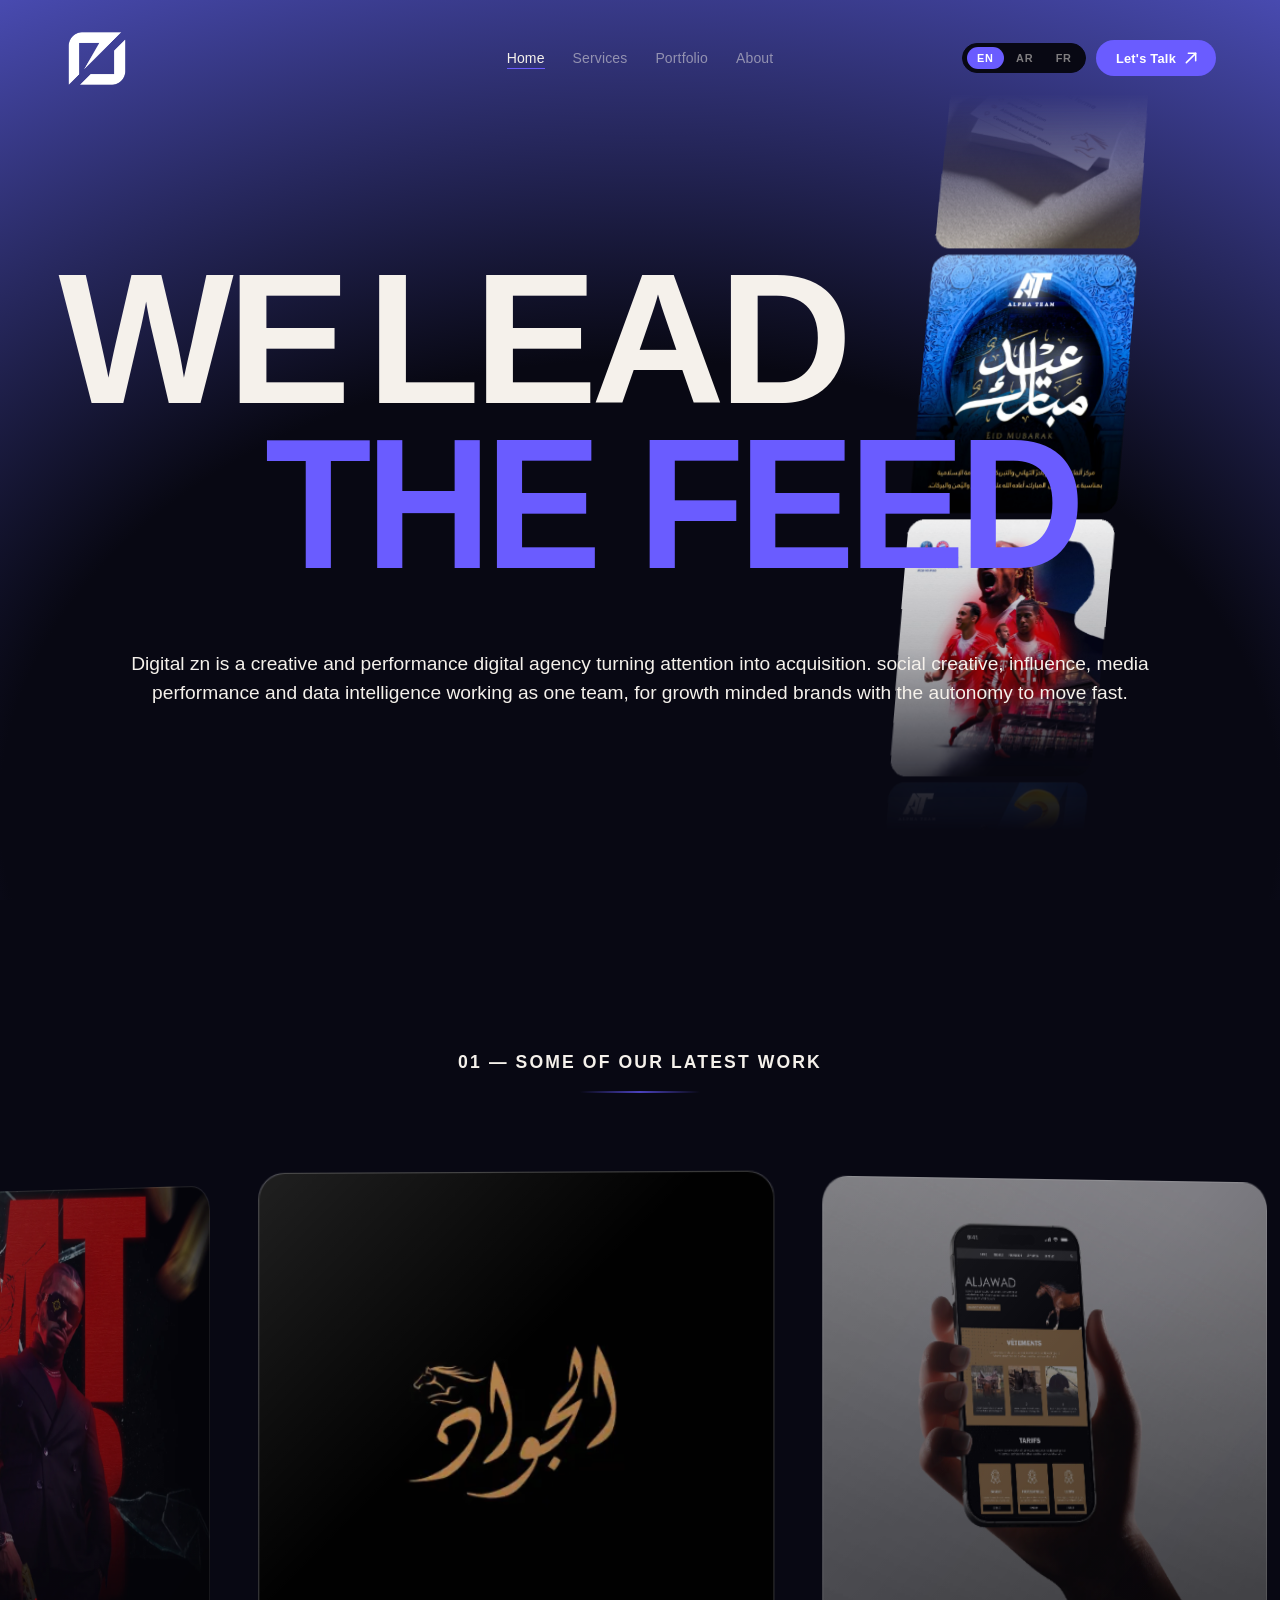
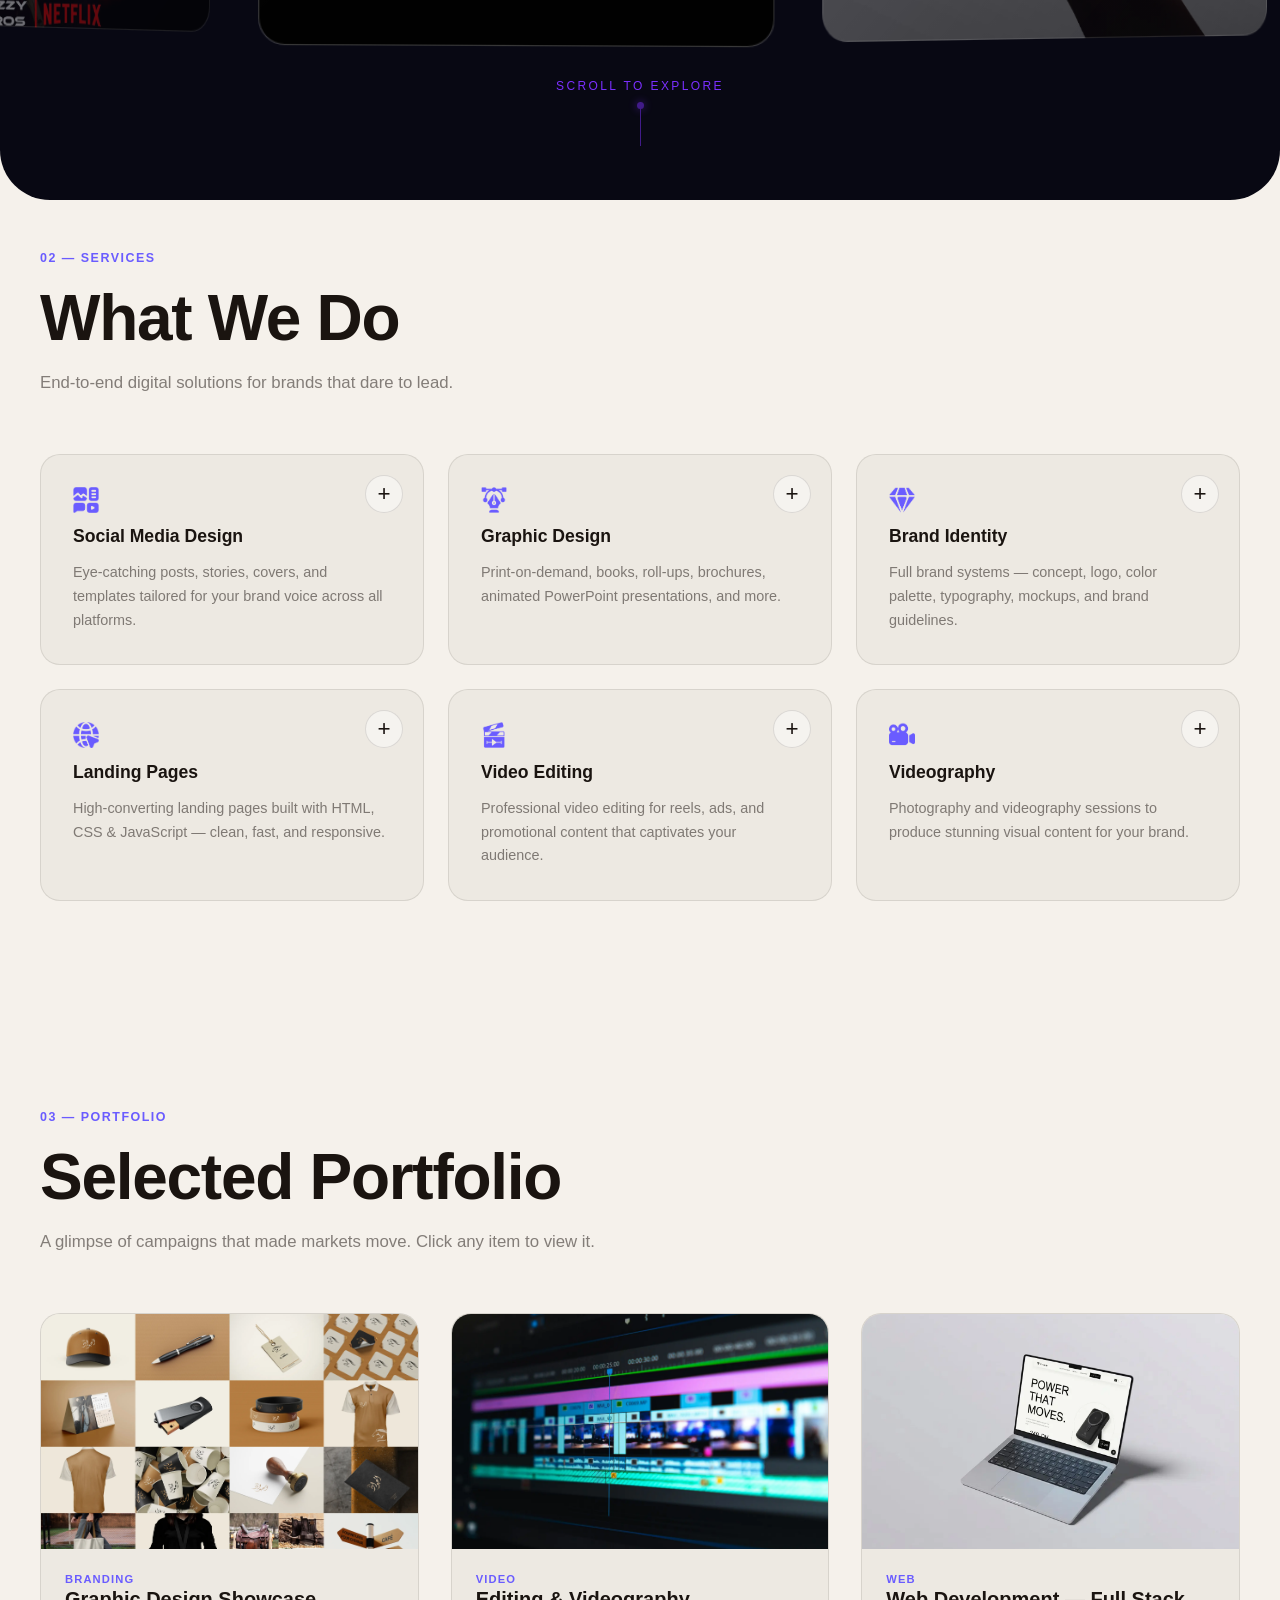
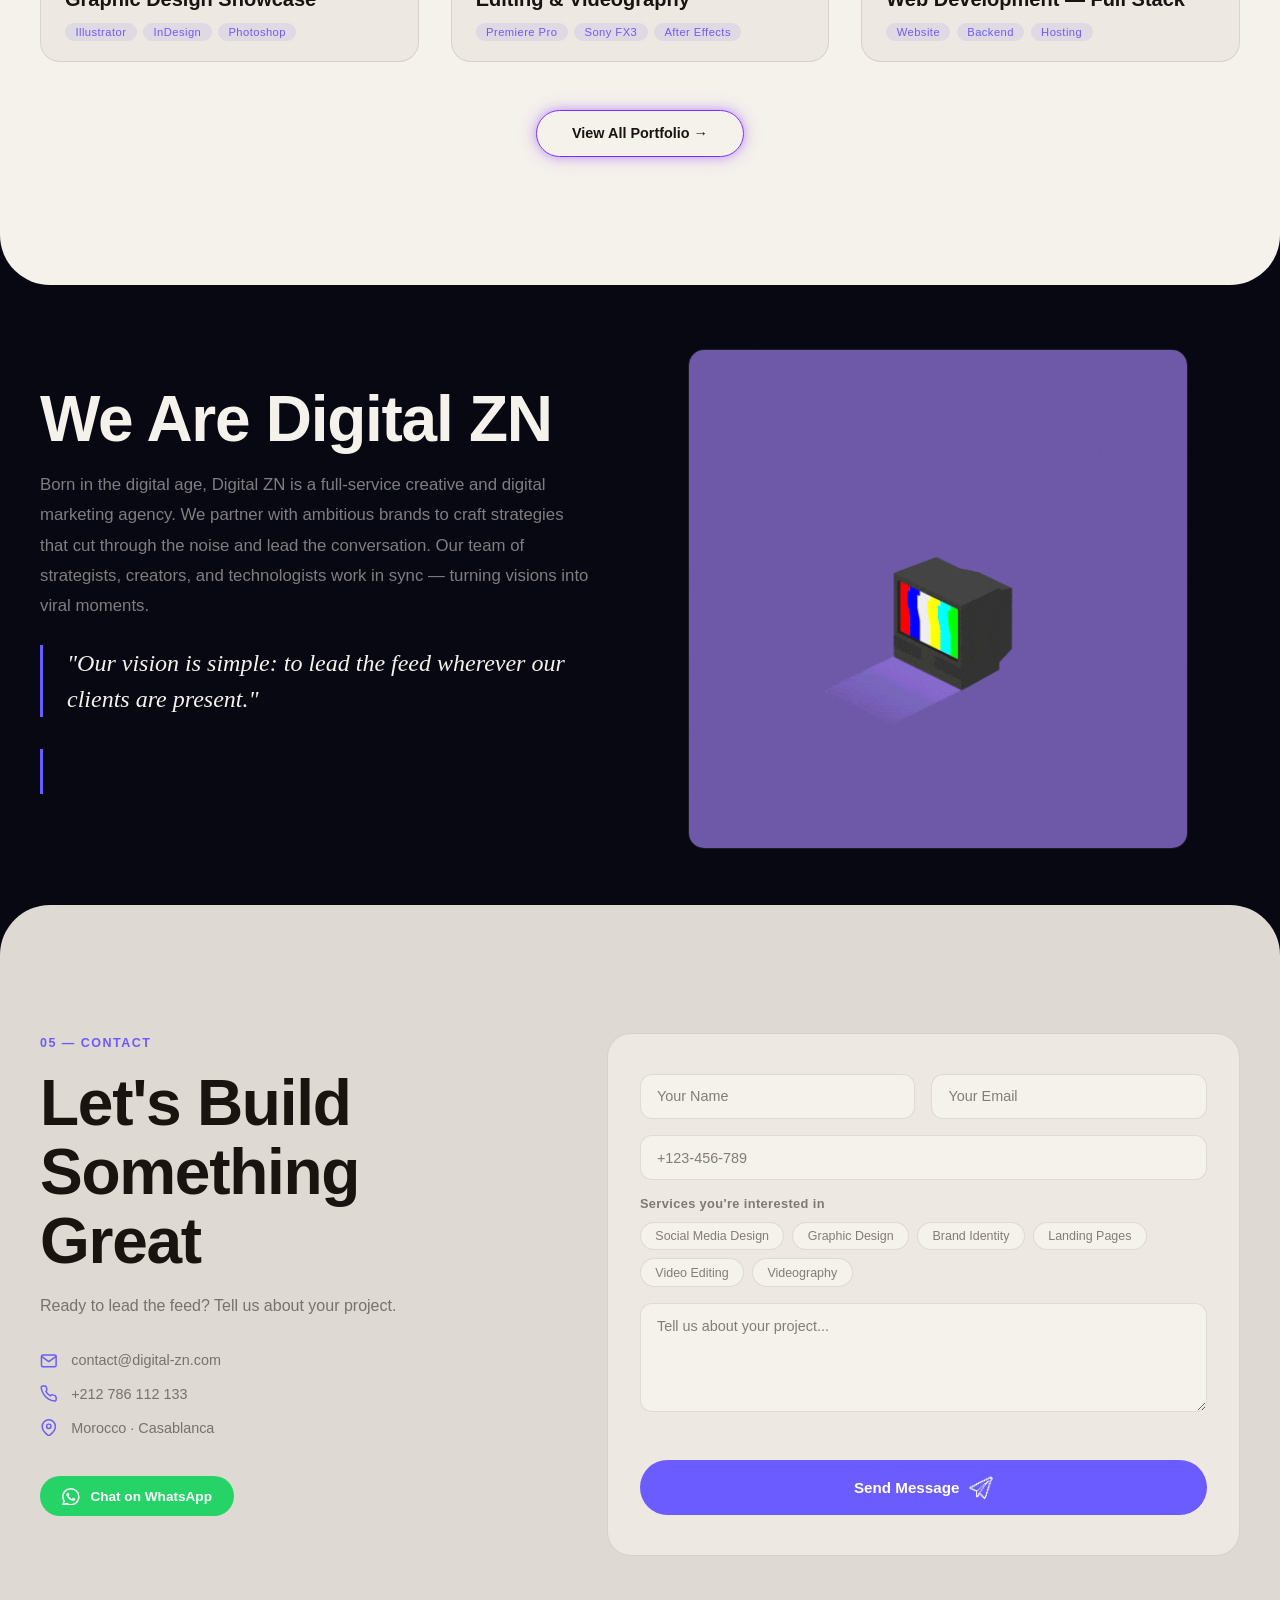
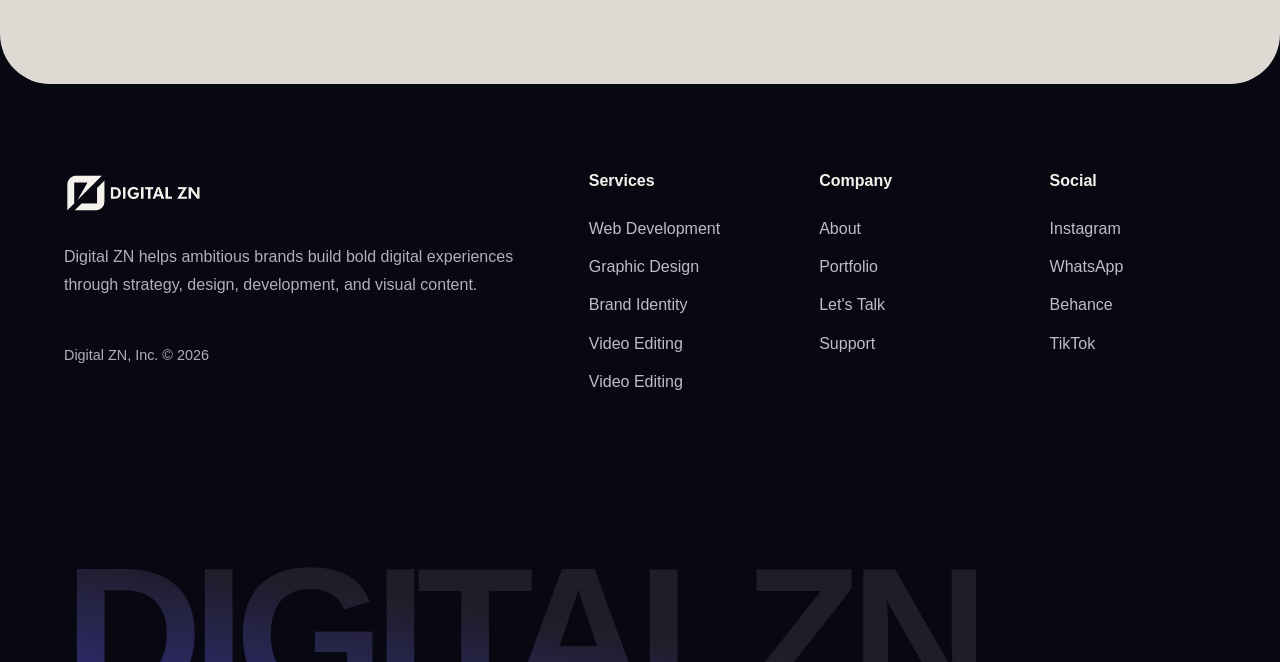
==== index.html @ 96739760 "lhfdk" ====
<!DOCTYPE html>
<html lang="en" data-theme="dark" dir="ltr">

<head>
  <meta charset="UTF-8" />
  <meta
http-equiv="Content-Security-Policy"
content="
default-src 'self';
img-src 'self' https: data:;
media-src 'self';
style-src 'self' https://fonts.googleapis.com 'unsafe-inline';
font-src 'self' https://fonts.gstatic.com;
script-src 'self' 'unsafe-inline';
connect-src
    'self'
    https://digitalzn-production.up.railway.app
    https://www.digital-zn.com
    https://digital-zn.com
    http://localhost:3000
    http://127.0.0.1:5500;
frame-ancestors 'none';
base-uri 'self';
form-action 'self';
">
<meta name="robots" content="index, follow">

<link rel="canonical" href="https://digital-zn.com/">

<meta property="og:type" content="website">
<meta property="og:site_name" content="Digital ZN">
<meta
  property="og:title"
  content="Digital ZN | Creative Digital Agency in Casablanca, Morocco"
>
<meta
  property="og:description"
  content="Brand identity, social media design, landing pages, video editing, and visual content for growing brands.">
<meta property="og:url" content="https://digital-zn.com/">
<meta name="twitter:card" content="summary_large_image">
  <meta name="viewport" content="width=device-width, initial-scale=1.0" />
  <title>Digital ZN — Digital Marketing Agency</title>
  <meta name="description"
    content="Digital ZN is a full-service digital marketing agency. We craft bold digital experiences that dominate markets and build legacies." />
  <meta property="og:title" content="Digital ZN" />
  <meta property="og:description" content="Digital excellence meets creative power." />
  <meta name="google-site-verification" content="_cDGzYvUkY-0FyyiF112nj8jp03RMVyabl8qEAHItaU" />
  <link rel="stylesheet" href="style.css" />
  <link rel="preconnect" href="https://fonts.googleapis.com" />
  <link rel="icon" type="image/png" href="assets/logo.png" />
  <link rel="preconnect" href="https://fonts.gstatic.com" crossorigin />
  <script src="main.js" defer></script>
</head>

<body>

  <!-- INTRO OVERLAY -->
  <div id="intro-overlay" aria-hidden="true">
    <div class="intro-inner">
      <img src="assets/intro-logo.gif" alt="Digital ZN" class="intro-gif" />
    </div>
  </div>

  <!-- CURSOR GLOW -->
  <div id="cursor-glow" aria-hidden="true"></div>

  <!-- NAVIGATION -->
  <nav class="nav" id="mainNav">
    <div class="nav-inner">
      <a href="#hero" class="nav-logo" aria-label="Digital ZN Home">
        <img src="assets/logo.png" alt="Digital ZN" class="nav-logo-img" />
      </a>
      <div class="nav-links" id="navLinks">
        <a href="#home" data-i18n="nav_home" class="nav-link active">Home</a>
        <a href="#services" data-i18n="nav_services" class="nav-link">Services</a>
        <a href="#portfolio" data-i18n="nav_portfolio" class="nav-link">Portfolio</a>
        <a href="#about" data-i18n="nav_about" class="nav-link">About</a>
      </div>
      <div class="nav-controls">
        <div class="lang-switcher" role="group" aria-label="Language">
          <button class="lang-btn active" data-lang="en">EN</button>
          <button class="lang-btn" data-lang="ar">AR</button>
          <button class="lang-btn" data-lang="fr">FR</button>
        </div>
        <a href="#contact" class="nav-cta">
    <span class="nav-cta-text" data-i18n="nav_cta">Contact</span>

    <svg
        class="nav-cta-arrow"
        viewBox="0 0 24 24"
        aria-hidden="true"
        focusable="false"
    >
        <path d="M5 19L19 5" />
        <path d="M8 5H19V16" />
    </svg>
</a>
        <button class="hamburger" id="hamburger" aria-label="Open menu">
          <span></span><span></span><span></span>
        </button>
      </div>
    </div>
    <div class="mobile-menu" id="mobileMenu">
      <div class="mobile-menu-inner">
        <a href="#home" data-i18n="nav_home" class="mobile-link">Home</a>
        <a href="#services" data-i18n="nav_services" class="mobile-link">Services</a>
        <a href="#portfolio" data-i18n="nav_portfolio" class="mobile-link">Portfolio</a>
        <a href="#about" data-i18n="nav_about" class="mobile-link">About</a>
        <a href="#contact" data-i18n="nav_cta" class="mobile-link mobile-link--cta">Contact</a>
      </div>
    </div>
  </nav>

  <!-- HERO — WE LEAD THE FEED -->
  <section id="hero" class="section-hero">
    <div class="hero-overlay" aria-hidden="true"></div>

    <div class="hero-inner">
      <div class="hero-content">
        <video
          class="hero-cards"
          src="assets/cards.webm"
          autoplay
          muted
          loop
          playsinline
          preload="metadata"
          aria-hidden="true"
          tabindex="-1"
          
        ></video>
        <h1 class="hero-title reveal-up">
          <span class="hero-title-line hero-title-line--first">
            <span data-i18n="hero_t1">WE</span>
            <span class="hero-title-accent" data-i18n="hero_tlead">LEAD</span>
          </span>
          <span class="hero-title-line hero-title-line--second" data-i18n="hero_t2">THE FEED</span>
        </h1>
        <p class="hero-sub reveal-up" data-i18n="hero_sub">Digital zn is a creative and performance digital agency turning attention into acquisition. social creative, influence, media performance and data intelligence working as one team, for growth minded brands with the autonomy to move fast.</p>
      </div>
    </div>
  </section>

  <!-- SECTION 01 — SHOWCASE (3D Carousel) -->
  <section id="home" class="section-showcase">
    <div class="showcase-label reveal-up" data-i18n="showcase_label">
      <span>01 — Some of our latest work</span>
    </div>
    <div class="carousel-wrapper" id="carouselWrapper">
      <div class="carousel-scene" id="carouselScene"></div>
    </div>
    <div class="scroll-hint">
      <span data-i18n="scroll_hint">Scroll</span>
      <span class="scroll-line"><span class="scroll-dot"></span></span>
    </div>
  </section>
  <!-- SECTION 02 — SERVICES -->
  <section id="services" class="section-services section-cream">
    <div class="section-inner">
      <div class="section-header">
        <span class="section-label reveal-up" data-i18n="srv_label">02 — Services</span>
        <h2 class="section-title reveal-up" data-i18n="srv_title">What We Do</h2>
        <p class="section-sub reveal-up" data-i18n="srv_sub">End-to-end digital solutions for brands that dare to lead.
        </p>
      </div>
      <div class="services-grid">

        <div
          class="service-card reveal-up"
          data-service="1"
          data-dialog-title-key="srv1_dialog_title"
          data-dialog-desc-key="srv1_dialog_desc"
          data-dialog-image="assets/service content/gif (1).gif"
        >
          <!-- MAIN CARD IMAGE -->
          <div class="service-icon">
            <img src="assets/icons/socual.png" alt="">
          </div>

          <!-- MAIN CARD TITLE -->
          <h3 class="service-name" data-i18n="srv1_name">Social Media Design</h3>

          <p class="service-desc" data-i18n="srv1_desc">
            Eye-catching posts, stories, covers, and templates tailored for your brand voice across all platforms.
          </p>

          <button class="service-expand" type="button" aria-label="Open service">
            <span>+</span>
          </button>
        </div>

        <!-- SERVICE 02 -->
        <div
          class="service-card reveal-up"
          data-service="2"
          data-dialog-title-key="srv2_dialog_title"
          data-dialog-desc-key="srv2_dialog_desc"
          data-dialog-image="assets/service content/gif.gif"
        >
          <!-- CHANGE MAIN CARD IMAGE HERE -->
          <div class="service-icon">
            <img src="assets/icons/graphic-01.png" alt="">
          </div>
          <h3 class="service-name" data-i18n="srv2_name">Graphic Design</h3>
          <p class="service-desc" data-i18n="srv2_desc">
            Print-on-demand, books, roll-ups, brochures, animated PowerPoint presentations, and more.
          </p>
          <button class="service-expand" type="button" aria-label="Open service"><span>+</span></button>
        </div>

        <!-- SERVICE 03 -->
        <div
          class="service-card reveal-up"
          data-service="3"
          data-dialog-title-key="srv3_dialog_title"
          data-dialog-desc-key="srv3_dialog_desc"
          data-dialog-image="assets/service content/Brand Identity GIF by In-House Int'l Creative.gif"
        >
          <!-- CHANGE MAIN CARD IMAGE HERE -->
          <div class="service-icon">
            <img src="assets/icons/diam-01.png" alt="">
          </div>
          <h3 class="service-name" data-i18n="srv3_name">Brand Identity</h3>
          <p class="service-desc" data-i18n="srv3_desc">
            Full brand systems — concept, logo, color palette, typography, mockups, and brand guidelines.
          </p>
          <button class="service-expand" type="button" aria-label="Open service"><span>+</span></button>
        </div>

        <!-- SERVICE 04 -->
        <div
          class="service-card reveal-up"
          data-service="4"
          data-dialog-title-key="srv4_dialog_title"
          data-dialog-desc-key="srv4_dialog_desc"
          data-dialog-image="assets/portfolio-web.webp"
        >
          <!-- CHANGE MAIN CARD IMAGE HERE -->
          <div class="service-icon">
            <img src="assets/icons/web-01.png" alt="" loading="lazy">
          </div>
          <h3 class="service-name" data-i18n="srv4_name">Landing Pages</h3>
          <p class="service-desc" data-i18n="srv4_desc">
            High-converting landing pages built with HTML, CSS & JavaScript — clean, fast, and responsive.
          </p>
          <button class="service-expand" type="button" aria-label="Open service"><span>+</span></button>
        </div>

        <!-- SERVICE 05 -->
        <div
          class="service-card reveal-up"
          data-service="5"
          data-dialog-title-key="srv5_dialog_title"
          data-dialog-desc-key="srv5_dialog_desc"
          data-dialog-image="assets/service content/giphy.gif"
        >
          <!-- CHANGE MAIN CARD IMAGE HERE -->
          <div class="service-icon">
            <img src="assets/icons/play-01.png" alt="">
          </div>
          <h3 class="service-name" data-i18n="srv5_name">Video Editing</h3>
          <p class="service-desc" data-i18n="srv5_desc">
            Professional video editing for reels, ads, and promotional content that captivates your audience.
          </p>
          <button class="service-expand" type="button" aria-label="Open service"><span>+</span></button>
        </div>

        <!-- SERVICE 06 -->
        <div
          class="service-card reveal-up"
          data-service="6"
          data-dialog-title-key="srv6_dialog_title"
          data-dialog-desc-key="srv6_dialog_desc"
          data-dialog-image="assets/service content/GIF by Porta Dos Fundos.gif"
        >
          <!-- CHANGE MAIN CARD IMAGE HERE -->
          <div class="service-icon">
            <img src="assets/icons/Untitled-1-01.png" alt="">
          </div>
          <h3 class="service-name" data-i18n="srv6_name">Videography</h3>
          <p class="service-desc" data-i18n="srv6_desc">
            Photography and videography sessions to produce stunning visual content for your brand.
          </p>
          <button class="service-expand" type="button" aria-label="Open service"><span>+</span></button>
        </div>

      </div>
    </div>
  </section>

  <!-- SECTION 03 — PORTFOLIO -->
  <section id="portfolio" class="section-portfolio section-cream">
    <div class="section-inner">
      <div class="section-header">
        <span class="section-label reveal-up" data-i18n="pf_label">03 — Portfolio</span>
        <h2 class="section-title reveal-up" data-i18n="pf_title">Selected Portfolio</h2>
        <p class="section-sub reveal-up" data-i18n="pf_sub">A glimpse of campaigns that made markets move.</p>
      </div>
      <div class="portfolio-grid">
        <div class="portfolio-card reveal-up">
          <div class="portfolio-img-wrap">
            <img src="assets/portfolio-brand.webp" alt="Graphic Design Showcase" loading="lazy" />
            <a href="portfolio/port.html" class="portfolio-overlay">
            <span class="portfolio-view" data-i18n="pf_view">View project</span>
             <svg viewBox="0 0 24 24" fill="none" stroke="currentColor" stroke-width="2">
                <path d="M7 17L17 7M7 7H17V17" />
              </svg>
             </a>
          </div>

          
          <div class="portfolio-meta">
            <div>
              <span class="portfolio-cat" data-i18n="pf1_cat">Branding</span>
              <h3 class="portfolio-name" data-i18n="pf1_name">Graphic Design Showcase</h3>
            </div>
            <div class="portfolio-tags"><span>Illustrator</span><span>InDesign</span><span>Photoshop</span></div>
          </div>
        </div>
        <div class="portfolio-card reveal-up" >
          <div class="portfolio-img-wrap">
            <img src="assets/portfolio-landing.webp" alt="Editing & Videography" loading="lazy" />
            <a href="portfolio/port.html" class="portfolio-overlay">
            <span class="portfolio-view" data-i18n="pf_view">View project</span>
             <svg viewBox="0 0 24 24" fill="none" stroke="currentColor" stroke-width="2">
                <path d="M7 17L17 7M7 7H17V17" />
              </svg>
             </a>
          </div>


          <div class="portfolio-meta">
            <div>
              <span class="portfolio-cat" data-i18n="pf2_cat">Video</span>
              <h3 class="portfolio-name" data-i18n="pf2_name">Editing &amp; Videography</h3>
            </div>
            <div class="portfolio-tags"><span>Premiere Pro</span><span>Sony FX3</span><span>After Effects</span></div>
          </div>
        </div>
        <div class="portfolio-card reveal-up">
          <div class="portfolio-img-wrap">
            <img  src="assets/portfolio-web.webp" alt="Web Development — Full Stack" loading="lazy" />
            <a href="portfolio/port.html" class="portfolio-overlay">
            <span class="portfolio-view" data-i18n="pf_view">View project</span>
             <svg viewBox="0 0 24 24" fill="none" stroke="currentColor" stroke-width="2">
                <path d="M7 17L17 7M7 7H17V17" />
              </svg>
             </a>
          </div>


          <div class="portfolio-meta">
            <div>
              <span class="portfolio-cat" data-i18n="pf3_cat">Web</span>
              <h3 class="portfolio-name" data-i18n="pf3_name">Web Development — Full Stack</h3>
            </div>
            <div class="portfolio-tags"><span>Website</span><span>Backend</span><span>Hosting</span></div>
          </div>
        </div>
      </div>
      <div class="portfolio-cta reveal-up">
        <a href="portfolio/port.html" class="btn-outline" data-i18n="pf_all">View All Portfolio →</a>
      </div>
    </div>
  </section>

  <!-- SECTION 04 — ABOUT -->
  <section id="about" class="section-abouts section-dark">
    <div class="section-inner">
      
      <div class="about-grid">
        <div class="about-left">
          <span class="section-label section-label--light reveal-up" data-i18n="ab_label">04 — About</span>
          <h2 class="section-title section-title--light reveal-up" data-i18n="ab_title">We Are Digital ZN</h2>
          <p class="about-body reveal-up" data-i18n="ab_body">Born in the digital age, Digital ZN is a full-service
            creative and digital marketing agency. We partner with ambitious brands to craft strategies that cut through
            the noise and lead the conversation. Our team of strategists, creators, and technologists work in sync —
            turning visions into viral moments.</p>
          <blockquote class="about-quote reveal-up" data-i18n="ab_quote">"Our vision is simple: to lead the feed
            wherever our clients are present."</blockquote>
                              <div class="about-text-loop reveal-up" aria-label="What defines Digital ZN">
            <span class="about-loop-item" data-i18n="about_a1" >Creative Excellence</span>
            <span class="about-loop-item" data-i18n="about_a2">Data-Driven Results</span>
            <span class="about-loop-item" data-i18n="about_a3">Cultural Intelligence</span>
            <span class="about-loop-item" data-i18n="about_a4">Speed to Market</span>
            <span class="about-loop-item" data-i18n="about_a5">Transparent Partnership</span>
            <span class="about-loop-item" data-i18n="about_a6">Measurable ROI</span>
          </div>
        </div>

        <div class="about-right">
          <div class="about-visual reveal-up">
            <img src="assets/sehsucht.gif" alt="" aria-hidden="false" class="about-gif" />
          </div>
        </div>
      </div>
    </div>
  </section>

  <!-- SECTION 05 — CONTACT -->
  <section id="contact" class="section-contact section-cream">
    <div class="section-inner">
      <div class="contact-grid">
        <div class="contact-info">
          <span class="section-label reveal-up" data-i18n="ct_label">05 — Contact</span>
          <h2 class="section-title reveal-up" data-i18n="ct_title">Let's Build Something Great</h2>
          <p class="contact-sub reveal-up" data-i18n="ct_sub">Ready to lead the feed? Tell us about your project.</p>
          <div class="contact-details reveal-up">
            <a href="mailto:contact@digital-zn.com" class="contact-detail">
              <svg viewBox="0 0 24 24" fill="none" stroke="currentColor" stroke-width="2" stroke-linecap="round"
                stroke-linejoin="round">
                <path d="M4 4h16c1.1 0 2 .9 2 2v12c0 1.1-.9 2-2 2H4c-1.1 0-2-.9-2-2V6c0-1.1.9-2 2-2z" />
                <polyline points="22,6 12,13 2,6" />
              </svg>
              <span>contact@digital-zn.com</span>
            </a>
            <a href="tel:+212786112133" class="contact-detail">
              <svg viewBox="0 0 24 24" fill="none" stroke="currentColor" stroke-width="2" stroke-linecap="round"
                stroke-linejoin="round">
                <path
                  d="M22 16.92v3a2 2 0 0 1-2.18 2 19.79 19.79 0 0 1-8.63-3.07A19.5 19.5 0 0 1 4.69 12 19.79 19.79 0 0 1 1.61 3.42 2 2 0 0 1 3.6 1.25h3a2 2 0 0 1 2 1.72 12.84 12.84 0 0 0 .7 2.81 2 2 0 0 1-.45 2.11L7.91 8.81a16 16 0 0 0 6 6l.9-.9a2 2 0 0 1 2.11-.45 12.84 12.84 0 0 0 2.81.7A2 2 0 0 1 21.5 16z" />
              </svg>
              <span>+212 786 112 133</span>
            </a>
            <div class="contact-detail">
              <svg viewBox="0 0 24 24" fill="none" stroke="currentColor" stroke-width="2" stroke-linecap="round"
                stroke-linejoin="round">
                <path d="M21 10c0 7-9 13-9 13S3 17 3 10a9 9 0 0 1 18 0z" />
                <circle cx="12" cy="10" r="3" />
              </svg>
              <span>Morocco · Casablanca</span>
            </div>
          </div>
          <a href="https://wa.me/212786112133" target="_blank" rel="noopener" class="whatsapp-btn reveal-up">
            <svg viewBox="0 0 24 24" fill="currentColor">
              <path
                d="M17.472 14.382c-.297-.149-1.758-.867-2.03-.967-.273-.099-.471-.148-.67.15-.197.297-.767.966-.94 1.164-.173.199-.347.223-.644.075-.297-.15-1.255-.463-2.39-1.475-.883-.788-1.48-1.761-1.653-2.059-.173-.297-.018-.458.13-.606.134-.133.298-.347.446-.52.149-.174.198-.298.298-.497.099-.198.05-.371-.025-.52-.075-.149-.669-1.612-.916-2.207-.242-.579-.487-.5-.669-.51-.173-.008-.371-.01-.57-.01-.198 0-.52.074-.792.372-.272.297-1.04 1.016-1.04 2.479 0 1.462 1.065 2.875 1.213 3.074.149.198 2.096 3.2 5.077 4.487.709.306 1.262.489 1.694.625.712.227 1.36.195 1.871.118.571-.085 1.758-.719 2.006-1.413.248-.694.248-1.289.173-1.413-.074-.124-.272-.198-.57-.347m-5.421 7.403h-.004a9.87 9.87 0 0 1-5.031-1.378l-.361-.214-3.741.982.998-3.648-.235-.374a9.86 9.86 0 0 1-1.51-5.26c.001-5.45 4.436-9.884 9.888-9.884 2.64 0 5.122 1.03 6.988 2.898a9.825 9.825 0 0 1 2.893 6.994c-.003 5.45-4.437 9.884-9.885 9.884m8.413-18.297A11.815 11.815 0 0 0 12.05 0C5.495 0 .16 5.335.157 11.892c0 2.096.547 4.142 1.588 5.945L.057 24l6.305-1.654a11.882 11.882 0 0 0 5.683 1.448h.005c6.554 0 11.89-5.335 11.893-11.893a11.821 11.821 0 0 0-3.48-8.413Z" />
            </svg>
            <span data-i18n="ct_wa">Chat on WhatsApp</span>
          </a>
        </div>
        <div class="contact-form-wrap reveal-up">
          <form class="contact-form" id="contactForm" novalidate>
            <div class="form-row">
              <div class="form-group">
                <input type="text" name="name" id="fieldName" autocomplete="name" required data-i18n-ph="form_name"
                  placeholder="Your Name" />
              </div>
              <div class="form-group">
                <input type="email" name="email" id="fieldEmail" autocomplete="email" required data-i18n-ph="form_email"
                  placeholder="Your Email" />
              </div>
            </div>
            <div class="form-group">
              <input type="tel" name="phone" id="fieldPhone" autocomplete="tel" data-i18n-ph="form_phone"
                placeholder="+123-456-789" />
            </div>
            <div class="form-group">
              <label class="form-label" data-i18n="form_services">Services you're interested in</label>
              <div class="service-chips" id="serviceChips">
                <button type="button" class="chip" data-val="Social Media Design" data-i18n-chip="srv1_name">Social
                  Media Design</button>
                <button type="button" class="chip" data-val="Graphic Design" data-i18n-chip="srv2_name">Graphic
                  Design</button>
                <button type="button" class="chip" data-val="Brand Identity" data-i18n-chip="srv3_name">Brand
                  Identity</button>
                <button type="button" class="chip" data-val="Landing Pages" data-i18n-chip="srv4_name">Landing
                  Pages</button>
                <button type="button" class="chip" data-val="Video Editing" data-i18n-chip="srv5_name">Video
                  Editing</button>
                <button type="button" class="chip" data-val="Videography"
                  data-i18n-chip="srv6_name">Videography</button>
              </div>
            </div>
            <div class="form-group">
              <textarea name="message" id="fieldMessage" rows="5" required data-i18n-ph="form_msg"
                placeholder="Tell us about your project..."></textarea>
            </div>
            <div class="form-error" id="formError" aria-live="polite"></div>
            <button type="submit" class="btn-submit" id="submitBtn">
              <span id="submitLabel" data-i18n="form_send">Send Message</span>
              <img src="assets/icons/send-01-01.png" alt="" aria-hidden="true">
            </button>
          </form>
          <div class="form-success" id="formSuccess" style="display:none">
            <svg viewBox="0 0 24 24" fill="none" stroke="currentColor" stroke-width="2">
              <polyline points="20 6 9 17 4 12" />
            </svg>
            <h3 data-i18n="success_title">Message Sent!</h3>
            <p data-i18n="success_msg">We'll get back to you within 24 hours.</p>
          </div>
        </div>
      </div>
    </div>
  </section>

<!-- FOOTER -->
<footer class="footer section-dark">
  <div class="footer-inner">

    <div class="footer-grid">

      <!-- Brand -->
      <div class="footer-brand">
        <a href="#home" class="footer-logo" aria-label="Digital ZN Home">
          <img src="assets/foter-09.png" alt="Digital ZN" />
        </a>

        <p class="footer-description" data-i18n-chip="desp">
          Digital ZN helps ambitious brands build bold digital experiences
          through strategy, design, development, and visual content.
        </p>

        <p class="footer-copyright">
          Digital ZN, Inc. © 2026
        </p>
      </div>

      <!-- Services -->
      <div class="footer-column">
        <h3 data-i18n-chip="srv_label2">Services</h3>

        <a href="#services" data-i18n-chip="webss">Web Design</a>
        <a href="#services" data-i18n-chip="srv2_name">Graphic Design</a>
        <a href="#services" data-i18n-chip="srv3_name">Brand Identity</a>
        <a href="#services" data-i18n-chip="srv5_name">Video Editing</a>
        <a href="#services" data-i18n-chip="srv5_name">Videography</a>
      </div>

      <!-- Company -->
      <div class="footer-column">
        <h3 data-i18n-chip="fot_comp">Company</h3>

        <a href="#about" data-i18n-chip="nav_about">About</a>
        <a href="#portfolio" data-i18n-chip="nav_portfolio">Portfolio</a>
        <a href="#contact" data-i18n-chip="nav_cta">Contact</a>
        <a href="#contact" data-i18n-chip="suppp">Support</a>
      </div>

      <!-- Social -->
      <div class="footer-column">
        <h3 data-i18n-chip="fot_social">Social</h3>

        <a
          href="https://www.instagram.com/digital_ma_zn/"
          target="_blank"
          rel="noopener"
        >
          Instagram
        </a>

        <a
          href="https://wa.me/212786112133"
          target="_blank"
          rel="noopener"
        >
          WhatsApp
        </a>

        <a href="#" target="_blank" rel="noopener">
          Behance
        </a>

        <a href="#" target="_blank" rel="noopener">
          TikTok
        </a>
      </div>

    </div>

    <!-- Large Digital ZN text -->
    <div class="footer-word-wrapper" aria-hidden="true">
      <div class="footer-word">DIGITALZN</div>
    </div>

  </div>
</footer>
<!-- SERVICE MORPH DIALOG -->
<div class="service-dialog" id="serviceDialog" aria-hidden="true">

  <div class="service-dialog-backdrop"></div>

<div class="service-dialog-container">

  <button
    class="service-dialog-close"
    id="serviceDialogClose"
    type="button"
    aria-label="Close service"
  >
    ×
  </button>

  <!-- BIG IMAGE -->
  <div class="service-dialog-image" id="dialogImage"></div>

  <!-- CONTENT -->
  <div class="service-dialog-content">

    <span
      class="service-dialog-number"
      id="dialogNumber"
    >
      01 — SERVICE
    </span>

    <h2
      class="service-dialog-title"
      id="dialogTitle"
    >
      Social Media Design
    </h2>

    <p
      class="service-dialog-description"
      id="dialogDescription"
    >
      Eye-catching posts, stories, covers, and templates tailored
      for your brand voice across all platforms.
    </p>

    <a href="#contact" class="service-dialog-link">
      Let's work together →
    </a>

  </div>

</div>
</div>
</body>

</html>
---- style.css ----
/* ============================================
   CSS CUSTOM PROPERTIES — THEME TOKENS -- salam
============================================ */
:root {
  --dark-bg:        #0e0d1a;
  --dark-surface:   #111111;
  --dark-surface-2: #1A1A1A;
  --dark-border:    rgba(245,241,235,0.08);
  --dark-border-h:  rgba(245,241,235,0.2);
  --fg-dark:        #F5F1EB;
  --fg-dark-muted:  rgba(245,241,235,0.5);
  --cream-bg:       #F5F1EB;
  --cream-2:        rgb(237, 233, 226);
  --cream-border:   rgba(26,20,16,0.1);
  --fg-light:       #1A1410;
  --fg-light-muted: rgba(26,20,16,0.52);
  --purple:         #6A5CFF;
  --purple-light:   #7B6FF0;
  --bg-dark-sec:    #080813;
  --bg-cream-sec:   #F5F1EB;
  --text-dark-sec:  #F5F1EB;
  --text-cream-sec: #1A1410;
  --font-heading: 'Jost', sans-serif;
}
/* ============================================
   scrool bar
============================================ */
   @import url(https://fonts.googleapis.com/earlyaccess/lateef.css);
html {
  background: transparent;
}

::-webkit-scrollbar {
  width: 6px;
  background: transparent;
}

::-webkit-scrollbar-track {
  background: transparent;
}

::-webkit-scrollbar-thumb {
  background: #6a5cffdd;
  border-radius: 999px;
}
/* ============================================
   RESET
============================================ */
* { box-sizing: border-box; } 
*, *::before, *::after { box-sizing: border-box; margin: 0; padding: 0; }
html { scroll-behavior: smooth; font-size: 16px; }
img, video { max-width: 100%; display: block; }
a { text-decoration: none; color: inherit; }
button { font-family: inherit; cursor: pointer; }

body {
  font-family: 'Jost', sans-serif;
  background: var(--bg-dark-sec);
  color: var(--fg-dark);
  overflow-x: hidden;
  -webkit-font-smoothing: antialiased;
  transition: background 0.45s, color 0.45s;
}


[dir="rtl"] .nav-inner,
[dir="rtl"] .nav-links,
[dir="rtl"] .nav-controls { direction: rtl; }
[dir="rtl"] .hero-title,
[dir="rtl"] .hero-sub,
[dir="rtl"] .section-title,
[dir="rtl"] .section-sub,
[dir="rtl"] .about-body,
[dir="rtl"] .about-quote,
[dir="rtl"] .contact-info { text-align: right; }
[dir="rtl"] .hero-cta { justify-content: center; }
[dir="rtl"] .footer-links,
[dir="rtl"] .footer-social { flex-direction: row-reverse; }
[dir="rtl"] .contact-detail { flex-direction: row-reverse; }
[dir="rtl"] .about-quote {
  border-left: none;
  border-right: 3px solid var(--purple);
  padding-left: 0;
  padding-right: 1.5rem;
}
[dir="rtl"] .nav-link::after { left: auto; right: 0; left: 100%; }
[dir="rtl"] .nav-link:hover::after,
[dir="rtl"] .nav-link.active::after { left: 0; right: 0; }

/* ============================================
   INTRO OVERLAY
============================================ */
#intro-overlay {
  position: fixed; inset: 0; z-index: 9999;
  background: #0C0C0C;
  display: flex; align-items: center; justify-content: center;
  transition: opacity 0.7s ease, visibility 0.7s ease;
}
#intro-overlay.hidden { opacity: 0; visibility: hidden; pointer-events: none; }
.intro-inner { display: flex; align-items: center; justify-content: center; }
.intro-gif { width: min(420px, 80vw); height: auto; }

/* ============================================
   CURSOR GLOW
============================================ */
#cursor-glow {
  position: fixed; width: 400px; height: 400px; border-radius: 50%;
  background: radial-gradient(circle, rgba(91,79,232,0.12) 0%, transparent 70%);
  pointer-events: none; z-index: 0;
  transform: translate(-50%, -50%);
  mix-blend-mode: screen;
  transition: opacity 0.3s;
}

/* ============================================
   NAVIGATION
============================================ */

.nav {
  position: fixed; inset: 0 0 auto 0; z-index: 500;  
  width: 100%;                
  padding: clamp(0.9rem, 2vw, 1.7rem) clamp(1.25rem, 5vw, 5rem);
}


.nav::before {
  content: '';
  position: absolute; inset: 0;
  z-index: -1;
  pointer-events: none;
  opacity: 0;
  transition: opacity 0.5s ease-in-out;   
  background: linear-gradient(
    to bottom,
    #24243194 90%,  
    #f5f1eb00 100%   
  );
  backdrop-filter: blur(20px);
  -webkit-backdrop-filter: blur(20px);
  mask-image: linear-gradient(to bottom, #2d263d, transparent);
  -webkit-mask-image: linear-gradient(to bottom, #2d263d, transparent);
}

.nav.scrolled::before {
  opacity: 1;  
}

.nav-inner {
  position: relative; z-index: 1;   
  max-width: 1300px; margin: auto;
  display: grid;
  grid-template-columns: 1fr auto 1fr;
  align-items: center;
  gap: 20px;
}

.nav-logo    { grid-column: 1; }
.nav-links   { grid-column: 2; }
.nav-controls{ grid-column: 3; }
.nav-logo-img {
  height:65px; width: auto; object-fit: contain;
  filter: brightness(0) invert(1);
  transition: filter 0.35s;
  justify-self: start;
}

.nav-links { display: none; align-items: center; gap: 1.75rem; }
@media (min-width: 900px) { .nav-links { display: flex; } }

.nav-link {
  color: var(--fg-dark-muted); font-size: 0.875rem; font-weight: 500;
  letter-spacing: 0.01em; transition: color 0.2s; position: relative;
}
.nav-link::after {
  content: ''; position: absolute; bottom: -3px; left: 0; right: 100%;
  height: 1px; background: var(--purple); transition: right 0.3s ease;
}
.nav-link:hover, .nav-link.active { color: var(--fg-dark); }
.nav-link:hover::after, .nav-link.active::after { right: 0; }

.nav-controls {
  display: flex; align-items: center; gap: 0.6rem;
  justify-self: end;
}

.lang-switcher {
  display: flex; align-items: center;
  background:#080813; border: 1px solid #080813;
  border-radius: 100px; padding: 0.2rem; gap: 0.1rem;
  transition: border-color 0.3s, background 0.35s;
}
[data-theme="light"] .lang-switcher { background: var(--cream-2); border-color: var(--cream-border); }

.lang-btn {
  background: transparent; border: none; color: var(--fg-dark-muted);
  font-family: 'Space Grotesk', sans-serif; font-size: 0.68rem; font-weight: 700;
  letter-spacing: 0.07em; text-transform: uppercase;
  padding: 0.3rem 0.65rem; border-radius: 100px; cursor: pointer;
  transition: background 0.2s, color 0.2s;
}
.lang-btn:hover { color: var(--fg-dark); }
.lang-btn.active { background: var(--purple); color: #ffffff; }

.theme-toggle {
  width: 2.15rem; height: 2.15rem; border-radius: 50%;
  border: 1px solid var(--dark-border); background: var(--dark-surface);
  color: var(--fg-dark); display: flex; align-items: center; justify-content: center;
  transition: all 0.2s;
}
.theme-toggle:hover { border-color: var(--dark-border-h); background: var(--dark-surface-2); }
.theme-toggle svg { width: 0.95rem; height: 0.95rem; }
[data-theme="light"] .theme-toggle { background: var(--cream-2); border-color: var(--cream-border); color: var(--fg-light); }
.icon-sun  { display: none; }
.icon-moon { display: block; }
[data-theme="light"] .icon-sun  { display: block; }
[data-theme="light"] .icon-moon { display: none; }

.nav-cta {
    display: none;

    align-items: center;
    justify-content: center;

    gap: 0.45rem;

    background: var(--purple);
    color: #fff;

    border-radius: 50px;

    padding: 0.62rem 1.05rem 0.62rem 1.25rem;

    font-size: 0.8rem;
    font-weight: 600;
    letter-spacing: 0.02em;

    white-space: nowrap;

    transition:
        background 0.25s ease,
        transform 0.25s ease,
        box-shadow 0.25s ease;
}
.nav-cta-text {
    display: inline-block;
}
.nav-cta-arrow {
    width: 16px;
    height: 16px;

    flex: 0 0 auto;

    fill: none;
    stroke: currentColor;
    stroke-width: 2.3;
    stroke-linecap: round;
    stroke-linejoin: round;

    transition:
        transform 0.3s cubic-bezier(0.22, 1, 0.36, 1);
}
.nav-cta:hover {
    background: var(--purple-light);
    transform: translateY(-1px);

    box-shadow:
        0 8px 24px rgba(106, 92, 255, 0.22);
}
.nav-cta:hover .nav-cta-arrow {
    transform: translate(2px, -2px);
}
@media (min-width: 900px) { .nav-cta { display: inline-flex; } }

.hamburger { display: flex; flex-direction: column; gap: 5px; background: none; border: none; padding: 4px; }
@media (min-width: 900px) { .hamburger { display: none; } }
.hamburger span {
  display: block; width: 22px; height: 2px; background: var(--fg-dark);
  border-radius: 2px; transition: transform 0.3s, opacity 0.3s;
}
.hamburger.open span:nth-child(1) { transform: translateY(7px) rotate(45deg); }
.hamburger.open span:nth-child(2) { opacity: 0; }
.hamburger.open span:nth-child(3) { transform: translateY(-7px) rotate(-45deg); }


.mobile-menu {
  display: grid;
  grid-template-rows: 0fr;
  transition: grid-template-rows 0.4s ease, border-color 0.4s, background 0.4s;
  background: transparent; 
  border-top: 1px solid transparent;
}
.mobile-menu.open {
  grid-template-rows: 1fr;
  background: var(--dark-bg);
  border-top-color: var(--dark-border);
}
.mobile-menu-inner {
  overflow: hidden;     
  display: flex; flex-direction: column;
  min-height: 0;
}
[data-theme="light"] .mobile-menu.open { background: var(--cream-bg); border-color: var(--cream-border); }
.mobile-link {
  padding: 1rem 2rem; font-size: 1rem; font-weight: 500;
  color: var(--fg-dark-muted); border-bottom: 1px solid var(--dark-border);
  transition: color 0.2s, background 0.2s;
}
.mobile-link:hover { color: var(--fg-dark); background: var(--dark-surface); }
.mobile-link--cta { color: var(--purple); font-weight: 700; }
[data-theme="light"] .mobile-link { color: var(--fg-light-muted); border-color: var(--cream-border); }
[data-theme="light"] .mobile-link:hover { background: var(--cream-2); color: var(--fg-light); }
[dir="rtl"] .nav-cta {
    flex-direction: row-reverse;
}

[dir="rtl"] .nav-cta-arrow {
    transform: scaleX(-1);
}

[dir="rtl"] .nav-cta:hover .nav-cta-arrow {
    transform: scaleX(-1) translate(2px, -2px);
}
/* ============================================
   SECTION BASE
============================================ */
.section-dark  { background: var(--bg-dark-sec); color: var(--text-dark-sec); }
.section-cream { background: var(--bg-cream-sec); color: var(--text-cream-sec); }

.section-inner { max-width: 1280px; margin: 0 auto; padding: 6rem 2rem; }
@media (min-width: 768px) { .section-inner { padding: 8rem 2.5rem; } }

.section-label {
  display: inline-block; font-size: 0.78rem; font-weight: 600;
  letter-spacing: 0.12em; text-transform: uppercase; color: var(--purple); margin-bottom: 1.2rem;
}
.section-label--light { color: var(--purple-light); }

.section-title {
 
  font-size: clamp(2.2rem, 5vw, 4rem); font-weight: 600;
  line-height: 1.08; letter-spacing: -0.02em; margin-bottom: 1rem;
  color: var(--text-cream-sec);
}
.section-title--light { color: var(--text-dark-sec); }

.section-sub {
  font-size: 1.05rem; color: var(--fg-light-muted);
  line-height: 1.7; max-width: 38rem; margin-bottom: 3.5rem;
}
[data-theme="light"] .section-sub { color: var(--fg-dark-muted); }

.section-header { margin-bottom: 3.5rem; }


/* ============================================
   REVEAL ANIMATIONS
============================================ */
.reveal-up {
  opacity: 0; transform: translateY(32px);
  transition: opacity 0.75s cubic-bezier(0.22,1,0.36,1), transform 0.75s cubic-bezier(0.22,1,0.36,1);
}
.reveal-up.visible { opacity: 1; transform: translateY(0); }

/* ============================================
   SECTION 01 — SHOWCASE (3D Carousel)
============================================ */
.section-showcase {
  min-height: 100vh;
  display: flex; flex-direction: column; align-items: center; justify-content: center;
  padding: 5rem 0 2rem; position: relative; overflow: hidden;
  border-radius: 0 0 50px 50px;
  background-color: #080813;

}
.showcase-label {
    font-size: 1.1rem;
    font-weight: 650;
    letter-spacing: 0.12em;
    text-transform: uppercase;
    color:#F5F1EB;
    margin-bottom: 1rem;
    align-self:center;
    padding: 50px;
    opacity: 0.72;
    transform: translateY(10px);
    transition: opacity 0.6s, transform 0.6s;
  }
.carousel-wrapper {
  position: relative;
  width: 100%;
  height: 500px;
  overflow: hidden;
  perspective: 7000px;
  cursor: grab;
  touch-action: pan-y;
}
@media (max-width: 767px) {
  .carousel-wrapper { height: min(68vw, 280px); }
}
@media (max-width: 899px) {
  .carousel-wrapper { perspective: 2600px; }
.section-showcase {

  min-height: auto; 
  display: flex; 
  flex-direction: column; 
  align-items: center; 
  justify-content: center;
  padding: 2rem 0 1rem; 
  position: relative; 
  overflow: hidden;
  border-radius: 0 0 50px 50px;
  background-color: #080813;
}

.showcase-label {
  font-size: 0.8rem;
  font-weight: 650;
  letter-spacing: 0.12em;
  text-transform: uppercase;
  color: #F5F1EB;

  align-self: center;
  padding: 10px 20px; 
  opacity: 0.72;
  transform: translateY(10px);
  transition: opacity 0.6s, transform 0.6s;
}

.carousel-wrapper {
  position: relative;
  width: 100%;
  height: 250px;
  overflow: hidden;
  perspective: 7000px;
  cursor: grab;
  touch-action: pan-y;

}
}
.carousel-wrapper.is-dragging {
  cursor: grabbing;
}
.carousel-scene {
  position: relative;
  width: 100%;
  height: 100%;
  transform-style: preserve-3d;
}
.card-wrapper {
  position: absolute;
  top: 50%;
  left: 50%;
  width: 460px;
  aspect-ratio: 11 / 10;
  transform-style: preserve-3d;
  transform-origin: center center;
  backface-visibility: hidden;      
  -webkit-backface-visibility: hidden;
  transition:
    transform 0.7s cubic-bezier(0.22, 1, 0.36, 1),
    opacity 0.5s ease;
}
@media (max-width: 767px) {
  .card-wrapper { width: min(62vw, 250px); }
}
@media (min-width: 768px) and (max-width: 899px) {
  .card-wrapper { width: 211px; }
}
.card-inner {
  width: 100%;
  height: 100%;
  overflow: hidden;
  border-radius: 26px;
  backface-visibility: hidden;
  -webkit-backface-visibility: hidden;
}
[data-theme="light"] .card-inner { background: #fff; border-color: rgba(0,0,0,0.08); }

[data-theme="light"] .card-wrapper.is-active .card-inner { border-color: rgba(0,0,0,0.18); }
.card-inner img {
  width: 100%;
  height: 100%;
  object-fit: cover;
}
.card-wrapper.is-active .card-inner img { opacity: 1; }
.card-wrapper:not(.is-active) .card-inner img { opacity: 0.6; }
.card-wrapper.is-active .card-inner:hover img { transform: scale(1.04); }
.card-gloss {
  position: absolute; inset: 0; pointer-events: none; z-index: 2; border-radius: 1.5rem;
  background: linear-gradient(135deg, rgba(255,255,255,0.12) 0%, transparent 45%, rgba(0,0,0,0.3) 100%);
}
.card-ring {
  position: absolute; inset: 0; pointer-events: none; z-index: 3; border-radius: 1.5rem;
  box-shadow: inset 0 0 0 1px rgba(255,255,255,0.12);
}
.card-wrapper.is-active .card-ring { box-shadow: inset 0 0 0 1px rgba(255,255,255,0.22); }

.scroll-hint {
  position: relative;
  z-index: 5;
  display: flex; flex-direction: column; align-items: center; gap: 0.6rem;
  font-size: 0.75rem; letter-spacing: 0.2em; text-transform: uppercase;
  color: #7B2FFF; margin-top: 1.25rem;
  opacity: 1; visibility: visible;
}
.scroll-line {
  position: relative;
  width: 1px; height: 2.75rem;
  background: #7B2FFF;
  opacity: 0.5;
}
.scroll-dot {
  position: absolute;
  left: 50%; top: 0;
  width: 7px; height: 7px;
  margin-left: -3.5px;
  border-radius: 50%;
  background: #7B2FFF;
  box-shadow: 0 0 8px #7B2FFF;
  animation: scrollDotMove 2s ease-in-out infinite;
}
@keyframes scrollDotMove {
  0%   { top: 0;    opacity: 0; }
  15%  { opacity: 1; }
  85%  { opacity: 1; }
  100% { top: 100%; opacity: 0; }
}

/* ============================================
   HERO — WE LEAD THE FEED
============================================ */

.section-hero {
  position: relative;
  isolation: isolate;
  display: flex;
  align-items: center;
  min-height: 100vh;
  min-height: 100svh;
  padding: clamp(7rem, 13vh, 9rem) 0 clamp(2.5rem, 6vh, 4rem);
  overflow: hidden;
    background: radial-gradient(
    125% 125% at 50% 90%,
    #080813 40%,
    #6366f1 100%
  );
}

.hero-overlay {
  position: absolute;
  inset: 0;
  z-index: 0;
  overflow: hidden;
  pointer-events: none;
}

.hero-inner {
  position: relative;
  z-index: 1;
  width: 100%;
  max-width: 1600px;
  margin: 0 auto;
  padding: 0 clamp(1.5rem, 2.7vw, 2.5rem);
}

.hero-content {
  position: relative;
  isolation: isolate;
  width: 100%;
  min-height: clamp(25rem, 72vh, 44rem);
  display: flex;
  flex-direction: column;
  justify-content: center;
  align-items: flex-start;
  text-align: start;
}

.hero-cards {
  position: absolute;
  z-index: 0;
  inset-block-start: clamp(-5rem, -7vh, -2rem);
  inset-inline-end: clamp(0rem, 2vw, 2rem);
  width: auto;
  height: min(88svh, 46rem);
  max-width: min(42vw, 27rem);
  object-fit: contain;
  object-position: center;
  opacity: 1;
  pointer-events: none;
  transform: skewX(-5deg);
  
  -webkit-mask-image: linear-gradient(
    to bottom,
    transparent 0%,
    rgba(0, 0, 0, 0.3) 8%,
    black 22%,
    black 55%,
    rgba(0, 0, 0, 0.7) 75%,
    transparent 100%
  );
  mask-image: linear-gradient(
    to bottom,
    transparent 0%,
    rgba(0, 0, 0, 0.3) 8%,
    black 22%,
    black 55%,
    rgba(0, 0, 0, 0.7) 75%,
    transparent 100%
  );
}

[dir="rtl"] .hero-cards {
  inset-inline-end: clamp(-3rem, -3vw, -1rem);
  transform: skewX(5deg);
}

.hero-title {
  position: relative;
  z-index: 1;
  width: 100%;
  margin: 0px 0px clamp(1.75rem, 25vh, 4rem);
  color: var(--fg-dark);
  font-size: clamp(4.25rem, 14.5vw, 25rem);
  font-weight: 900;
  line-height: 0.89;
  letter-spacing: -0.035em;
  text-transform: uppercase;
  text-shadow: none;
}

.hero-title-line {
  display: flex;
  align-items: center;
  gap: 0.12em;
  width: max-content;
  max-width: 100%;
  white-space: nowrap;
}

.hero-title-line--first {
  margin-inline-start: clamp(0rem, 2.4vw, 1.5rem);
}

.hero-title-line--second {
  margin-inline-start: clamp(1.5rem, 18vw, 20rem);
  transform: scaleX(0.94);
  transform-origin: left center;
  color: #6A5CFF;
}

.hero-title-accent {
  color: inherit;
}

.hero-sub {
  position: relative;
  z-index: 1;
  width: min(100%, 70rem);
  margin: 0;
  align-self: center;
  color: var(--fg-dark);
  font-size: clamp(1rem, 1.8vw, 1.2rem);
  line-height: 1.5;
  text-align: center;
}


html[lang="fr"] .hero-title {
  font-size: clamp(3.8rem, 13vw, 10rem);
  
}
html[lang="ar"] .hero-title {
  font-size: clamp(3.8rem, 13vw, 10rem);
  font-family: 'Lateef', serif; 
  
  .hero-title-line {
    gap: 0.5em;
    white-space: normal;
        width: 100%;
    max-width: 100%;
    justify-content: center;
    white-space: normal;
  }
    .hero-title-line--first,
  .hero-title-line--second {
    margin-inline-start: 0;
    transform: none;
  }
  
  }
html[lang="ar"] .hero-sub {
  text-align: center;
}

[dir="rtl"] .hero-title {
  font-size: clamp(3rem, 10vw, 9rem);
  line-height: 1;
  letter-spacing: 0;
}


[dir="rtl"] .hero-title-line--second {
  transform: none;
}

@media (max-width: 899px) {
  .section-hero {
    padding-top: 7rem;
    padding-bottom: 2.5rem;
  }

  .hero-inner {
    padding-inline: clamp(1.25rem, 5vw, 2.5rem);
  }

  .hero-content {
    min-height: clamp(27rem, 70vh, 40rem);
  }

  .hero-cards {
    inset-inline-end: clamp(-1rem, 1vw, 0.5rem);
    height: min(80svh, 40rem);
    max-width: clamp(9rem, 42vw, 17rem);
    opacity: 0.88;
  }

  .hero-title {
    font-size: clamp(4rem, 15vw, 8rem);
  }

  html[lang="fr"] .hero-title {
    font-size: clamp(3.2rem, 11vw, 6.5rem);
  }

  [dir="rtl"] .hero-title {
    font-size: clamp(2.8rem, 9.5vw, 6rem);
  }
}

@media (max-width: 600px) {
  .section-hero {
    min-height: 0;
    padding-top: clamp(2rem, 5vh, 7.5rem);
    padding-bottom: clamp(2rem, 5vh, 2.75rem);
  }
   html[lang="fr"] .hero-title {
   font-size: clamp(4rem, 15vw, 8rem);
   font-weight: 900px;

  }
  .hero-inner {
    padding-inline: clamp(1rem, 5vw, 1.5rem);
  }

  .hero-content {
    min-height: 0;
    padding-top: clamp(4rem, 12vh, 6rem);
  }

  .hero-title {
    margin-bottom: clamp(1.5rem, 5vh, 2.25rem);
    font-size: clamp(3.9rem, 7vw, 5rem);
    line-height: 1;
    letter-spacing: -0.0em;
  

  }

  .hero-title-line {
    gap: 0.5em;
    white-space: normal;
        width: 100%;
    max-width: 100%;
    justify-content: center;
    white-space: normal;
  }

  .hero-title-line--first,
  .hero-title-line--second {
    margin-inline-start: 0;
    transform: none;
  }

  .hero-sub {
    width: min(100%, 36rem);
    font-size: clamp(0.92rem, 3.3vw, 1rem);
    line-height: 1.55;
  }

  .hero-cards {
    display: none;
  }

  [dir="rtl"] .hero-cards {
    inset-inline-end: clamp(-2.5rem, -6vw, -1rem);
    transform: skewX(3deg);
  }

  html[lang="fr"] .hero-title {
    font-size: clamp(2.5rem, 10vw, 8rem);
  }

  [dir="rtl"] .hero-content {
    align-items: stretch;
  }

  [dir="rtl"] .hero-title {
    font-size: clamp(2rem, 9vw, 3.6rem);
    line-height: 1.08;
  }

  [dir="rtl"] .hero-title-line--second {
    margin-inline-start: clamp(0.75rem, 5vw, 1.5rem);
  }

  [dir="rtl"] .hero-sub {
    max-width: 100%;
  }
}

@media (prefers-reduced-motion: reduce) {
  .hero-cards {
    display: none;
  }
}

.hero-reel {
  max-width: 1100px; margin: 0 auto;
  border-radius: 1.5rem; overflow: hidden; position: relative;
  border: 1px solid var(--dark-border);
  box-shadow: 0 40px 100px rgba(0,0,0,0.5);
  background: #000; cursor: pointer;
}
[data-theme="light"] .hero-reel { border-color: var(--cream-border); box-shadow: 0 20px 60px rgba(0,0,0,0.15); }
.reel-video { width: 100%; aspect-ratio: 16/9; object-fit: cover; display: block; opacity: 0.85; transition: opacity 0.3s; }
.hero-reel:hover .reel-video { opacity: 1; }
.reel-overlay { position: absolute; bottom: 1.5rem; left: 1.5rem; display: flex; align-items: center; gap: 0.75rem; }
.reel-play-btn {
  width: 2.75rem; height: 2.75rem; border-radius: 50%;
  background: rgba(255,255,255,0.15); backdrop-filter: blur(8px);
  border: 1px solid rgba(255,255,255,0.25); color: #fff;
  display: flex; align-items: center; justify-content: center; transition: background 0.2s;
}
.reel-play-btn:hover { background: rgba(255,255,255,0.25); }
.reel-play-btn svg { width: 0.9rem; height: 0.9rem; }
.reel-label { font-size: 0.8rem; font-weight: 500; letter-spacing: 0.05em; color: rgba(255,255,255,0.75); }
.showcase-label::after {
  content: "";
  display: block;
  width: 120px;
  height: 2px;
 margin: 18px auto 0;
  background: linear-gradient(
    90deg,
    rgba(91, 79, 232, 0),
    rgba(91, 79, 232, 0.8),
    rgba(91, 79, 232, 0)
  );
}



/* ============================================
   SERVICES
============================================ */
.services-grid {
  display: grid;
  grid-template-columns: repeat(auto-fill, minmax(min(100%, 320px), 1fr));
  gap: 1.5rem;
  padding-bottom: -50rem;
  
}
.section-services{margin-top:-80px;}
.service-card {
  background: var(--cream-2); border: 1px solid var(--cream-border);
  border-radius: 1.25rem; padding: 2rem;
  transition: background 0.25s, border-color 0.25s, transform 0.25s, box-shadow 0.25s;
  display: flex; flex-direction: column; gap: 0.85rem;

  cursor: pointer;
}
[data-theme="light"] .service-card { background: var(--cream-2); border-color: rgba(20,18,27,0.08); }
.service-card:hover {
  background: var(--cream-2);
  border-color: var(--purple);
  transform: translateY(-4px);
  box-shadow: 0 16px 40px rgba(91,79,232,0.1);
}
.service-icon { font-size: 1.6rem; width: 26px;height: 26px; }
.service-name {
  font-size: 1.1rem; font-weight: 600;
  color: var(--fg-light); line-height: 1.2;
}
.service-desc { font-size: 0.9rem; color: var(--fg-light-muted); line-height: 1.65; flex: 1; }
/* ============================================
   SERVICE MORPHING DIALOG
============================================ */

.service-card {
  position: relative;
  isolation: isolate;
  overflow: hidden;

  cursor: pointer;

  transition:
    transform 0.45s cubic-bezier(0.22, 1, 0.36, 1),
    box-shadow 0.45s cubic-bezier(0.22, 1, 0.36, 1),
    background 0.35s ease,
    border-color 0.35s ease;
}

.service-card::before {
  content: "";
  position: absolute;
  inset: -40%;

  opacity: 0;
  transform: scale(0.7);

  pointer-events: none;

  transition:
    opacity 0.45s ease,
    transform 0.65s cubic-bezier(0.22, 1, 0.36, 1);
}

.service-card:hover::before {
  opacity: 1;
  transform: scale(1);
}


.service-card > * {
  position: relative;
  z-index: 2;
}



.service-expand {
  position: absolute;

  top: 1.25rem;
  right: 1.25rem;

  width: 38px;
  height: 38px;

  display: flex;
  align-items: center;
  justify-content: center;

  border-radius: 50%;

  border: 1px solid rgba(26, 20, 16, 0.12);
  background: rgba(255, 255, 255, 0.45);

  color: var(--fg-light);

  font-size: 1.4rem;
  font-weight: 300;

  cursor: pointer;

  transition:
    transform 0.45s cubic-bezier(0.22, 1, 0.36, 1),
    background 0.3s ease,
    color 0.3s ease,
    border-color 0.3s ease;
}

.service-expand span {
  display: block;

  line-height: 1;

  transition:
    transform 0.45s cubic-bezier(0.22, 1, 0.36, 1);
}

.service-card:hover .service-expand {
  background: var(--purple);
  color: white;
  border-color: var(--purple);

  transform: scale(1.08);
}

.service-card:hover .service-expand span {
  transform: rotate(90deg);
}


/* ============================================
   BACKDROP
============================================ */

.service-dialog {
  position: fixed;
  inset: 0;

  z-index: 9000;

  display: flex;
  align-items: center;
  justify-content: center;

  padding: 2rem;

  visibility: hidden;
  pointer-events: none;
}

.service-dialog-backdrop {
  position: absolute;
  inset: 0;

  background: rgba(8, 8, 19, 0.55);

  backdrop-filter: blur(0px);
  -webkit-backdrop-filter: blur(0px);

  opacity: 0;

  transition:
    opacity 0.45s ease,
    backdrop-filter 0.55s ease,
    -webkit-backdrop-filter 0.55s ease;
}


/* ============================================
   DIALOG
============================================ */

.service-dialog-container {
  position: relative;

  width: min(620px, 92vw);

  overflow: hidden;

  border-radius: 28px;

  background: var(--cream-bg);

  box-shadow:
    0 40px 100px rgba(8, 8, 19, 0.3);

  opacity: 0;
  
  transform: scale(0.72);

  transition:
    opacity 0.45s ease,
    transform 0.65s cubic-bezier(0.22, 1, 0.36, 1);
}



.service-dialog-container::before {
  content: "";

  position: absolute;

  width: 420px;
  height: 420px;

  top: -220px;
  right: -180px;

  border-radius: 50%;

  background:
    radial-gradient(
      circle,
      rgba(106, 92, 255, 0.18),
      transparent 70%
    );

  pointer-events: none;
}


/* ============================================
   OPEN STATE
============================================ */

.service-dialog.open {
  visibility: visible;
  pointer-events: auto;

}

.service-dialog.open .service-dialog-backdrop {
  opacity: 1;

  backdrop-filter: blur(14px);
  -webkit-backdrop-filter: blur(14px);
}

.service-dialog.open .service-dialog-container {
  opacity: 1;
  transform: scale(1);
}

/* ============================================
   DIALOG CONTENT
============================================ */

.service-dialog-close {
  position: absolute;

  top: 1.25rem;
  right: 1.25rem;

  width: 42px;
  height: 42px;

  display: flex;
  align-items: center;
  justify-content: center;

  border-radius: 50%;

  border: 1px solid rgba(26, 20, 16, 0.12);

  background: rgba(255, 255, 255, 0.5);

  color: var(--fg-light);

  font-size: 1.6rem;
  font-weight: 300;

  cursor: pointer;

  transition:
    transform 0.3s ease,
    background 0.3s ease;
}


.service-dialog-image {
  width: 100%;
  height: 360px;
  overflow: hidden;

  background: #ddd;
}


.service-dialog-image img {
  width: 100%;
  height: 100%;
  object-fit: cover;

  display: block;
}


.service-dialog-close:hover {
  transform: rotate(90deg);

  background: var(--purple);

  color: white;
}
.service-dialog-content {
  padding: 2rem 2rem 2.5rem;
}

.service-dialog-icon {
  width: 70px;
  height: 70px;

  margin-bottom: 2rem;

  display: flex;
  align-items: center;
  justify-content: center;

  border-radius: 18px;

}

.service-dialog-icon img {
  width: 42px;
  height: 42px;

  object-fit: contain;
}

.service-dialog-number {
  display: block;

  margin-bottom: 0.6rem;

  color: var(--purple);

  font-size: 0.75rem;
  font-weight: 700;

  letter-spacing: 0.14em;
}



.service-dialog-title {
  margin: 0 0 0.8rem;

  font-size: clamp(2rem, 5vw, 3rem);
  color: #1A1410;
  line-height: 1.05;
}



.service-dialog-description {
  margin: 0;

  color: var(--fg-light-muted);

  line-height: 1.7;
}


.service-dialog-footer {
  margin-top: 2.5rem;
}


.service-dialog-link {
  display: inline-flex;
  align-items: center;

  color: var(--purple);

  font-size: 0.9rem;
  font-weight: 600;

  transition:
    transform 0.3s ease,
    opacity 0.3s ease;
}

.service-dialog-link:hover {
  transform: translateX(5px);
  opacity: 0.75;
}



body.service-dialog-open {
  overflow: hidden;
}
/* ============================================
   RTL — SERVICES
============================================ */

[dir="rtl"] .service-card {
  direction: rtl;
  text-align: right;
}

[dir="rtl"] .service-expand {
  right: auto;
  left: 1.25rem;
}

[dir="rtl"] .service-icon {
  align-self: flex-start;
}

/* ============================================
   MOBILE
============================================ */

@media (max-width: 600px) {

  .service-dialog {
    padding: 1rem;
    
  }

  .service-dialog-container {
    width: 100%;
    min-height: 390px;

    padding: 2rem 1.5rem;

    border-radius: 24px;
  }

  .service-dialog-title {
    font-size: 1.5rem;
  }

  .service-dialog-description {
    font-size: 0.75rem;
  }

  .service-expand {
    width: 34px;
    height: 34px;
    top: 1rem;
    right: 1rem;
  }
}
@media (max-width: 600px) {
  [dir="rtl"] .service-expand {
    right: auto;
    left: 1rem;
  }
}


@media (prefers-reduced-motion: reduce) {

  .service-card,
  .service-card::before,
  .service-expand,
  .service-expand span,
  .service-dialog-container,
  .service-dialog-backdrop {
    transition: none !important;
  }
}

/* ============================================
   PORTFOLIO
============================================ */
.section-portfolio {
    background: rgb(245, 241, 235);
    padding-bottom: 0;
    margin-top:-50px;
        border-radius:
        0 0 50px 50px;
}
.portfolio-grid {
  display: grid;
  grid-template-columns: repeat(auto-fill, minmax(min(100%, 350px), 1fr));
  gap: 2rem;
}
.portfolio-card {
  border-radius: 1.25rem; overflow: hidden;
  border: 1px solid var(--cream-border); background: var(--cream-2);
  transition: transform 0.3s, box-shadow 0.3s; cursor: pointer;
}
[data-theme="light"] .portfolio-card { background: #fff; }
.portfolio-card:hover { transform: translateY(-6px); box-shadow: 0 24px 60px rgba(91,79,232,0.12); }
.portfolio-img-wrap { position: relative; overflow: hidden; aspect-ratio: 16/10; }
.portfolio-img-wrap img { width: 100%; height: 100%; object-fit: cover; object-position: top; transition: transform 0.55s ease; }
.portfolio-card:hover .portfolio-img-wrap img { transform: scale(1.06); }
/* The overlay can be either a div or an anchor. These rules make the
   anchor behave visually like the original overlay div. */
.portfolio-overlay {
  position: absolute;
  inset: 0;
  z-index: 2;
  width: 100%;
  height: 100%;
  box-sizing: border-box;

  background: rgba(91,79,232,0.88);
  display: flex;
  align-items: center;
  justify-content: center;
  gap: 0.5rem;

  color: #fff;
  text-decoration: none;
  cursor: pointer;
  opacity: 0;
  transition: opacity 0.3s ease;
  -webkit-tap-highlight-color: transparent;
}

/* Keep link states from changing the overlay's original appearance. */
.portfolio-overlay:link,
.portfolio-overlay:visited,
.portfolio-overlay:hover,
.portfolio-overlay:active,
.portfolio-overlay:focus {
  color: #fff;
  text-decoration: none;
}

.portfolio-card:hover .portfolio-overlay,
.portfolio-card:focus-within .portfolio-overlay {
  opacity: 1;
}

.portfolio-overlay:focus-visible {
  outline: 2px solid #fff;
  outline-offset: -6px;
}

.portfolio-overlay svg { width: 1.1rem; height: 1.1rem; flex: 0 0 auto; }
.portfolio-view { font-size: 0.85rem; font-weight: 700; letter-spacing: 0.06em; text-transform: uppercase; }
.portfolio-meta { padding: 1.25rem 1.5rem; display: flex; flex-direction: column; gap: 0.65rem; }
.portfolio-cat { font-size: 0.7rem; font-weight: 700; letter-spacing: 0.1em; text-transform: uppercase; color: var(--purple); }
.portfolio-name {
 font-size: 1.25rem; font-weight: 600;
  color: var(--fg-light); line-height: 1.25;
}
.portfolio-tags { display: flex; flex-wrap: wrap; gap: 0.4rem; }
.portfolio-tags span {
  font-size: 0.7rem; font-weight: 500; letter-spacing: 0.04em;
  background: rgba(91,79,232,0.1); color: var(--purple); padding: 0.2rem 0.65rem; border-radius: 100px;
}
.portfolio-cta { text-align: center; margin-top: 3rem; }
.btn-outline {
  display: inline-block; border: 1px solid #7B2FFF; color: var(--fg-light);
  border-radius: 100px; padding: 0.9rem 2.2rem; font-size: 0.9rem; font-weight: 600; transition: all 0.2s;
  box-shadow: 0 0 10px #7B2FFF60, 0 0 20px #7B2FFF30;
}
.btn-outline:hover {
  background: var(--purple); color: #fff; border-color: var(--purple); transform: translateY(-2px);
  box-shadow: 0 0 16px #7B2FFF90, 0 0 32px #7B2FFF50;
}
[data-theme="light"] .btn-outline { border-color: #7B2FFF; color: var(--fg-light); }

/* ============================================
   ABOUT
============================================ */

.section-abouts .section-inner {
  border-radius: 0 0 50px 50px ; 
  padding-top: 4rem; 
  padding-bottom: 1.5rem;}
.about-grid { display: grid; grid-template-columns: 1fr; gap: 4rem;}
@media (min-width: 900px) { .about-grid { grid-template-columns: 1fr 1fr; align-items: start; gap: 6rem; }  }
.about-body { font-size: 1.05rem; line-height: 1.8; color: var(--fg-dark-muted); margin-bottom: 0.5rem; }
.about-quote {
  font-family: 'Cormorant Garamond', serif; font-size: 1.5rem; font-style: italic; font-weight: 500;
  color: var(--fg-dark); line-height: 1.5;
  border-left: 3px solid var(--purple); padding-left: 1.5rem; margin-top: 1.5rem;
}
.about-visual {
  border-radius: 1rem; overflow: hidden; border: 1px solid var(--dark-border);
  margin-bottom: 2rem; aspect-ratio: 1/1; max-width: 500px;
}
.about-gif { width: 100%; height: 100%; object-fit: fill; }
.about-text-loop {
  --loop-height: 2.8rem;
  position: relative;
  width: 100%;
  min-height: var(--loop-height);
  margin-top: 2rem;
  padding-left: 1.5rem;
  border-left: 3px solid var(--purple);
  display: flex;
  align-items: center;
  overflow: hidden;
  perspective: 900px;
}

.about-text-loop::before {
  content: 'OUR APPROACH';
  position: absolute;
  top: -0.85rem;
  left: 1.5rem;
  font-size: 0.62rem;
  font-weight: 700;
  letter-spacing: 0.16em;
  text-transform: uppercase;
  color: var(--purple-light);
}

.about-loop-item {
  position: absolute;
  inset: 0 auto auto 1.5rem;
  display: flex;
  align-items: center;
  height: var(--loop-height);
  width: calc(100% - 1.5rem);

  font-family: var(--font-heading);
  font-size: clamp(1.05rem, 1.8vw, 1.35rem);
  font-weight: 500;
  letter-spacing: -0.01em;
  color: var(--fg-dark);

  opacity: 0;
  transform: translateY(14px) rotateX(-55deg);
  transform-origin: center center;
  backface-visibility: hidden;
  -webkit-backface-visibility: hidden;
  filter: blur(3px);

  animation: aboutLoop 9s cubic-bezier(0.99, 1, 0.99, 1) infinite;
  will-change: transform, opacity, filter;
}

.about-loop-item::before {
  content: '';
  width: 0.45rem;
  height: 0.45rem;
  margin-right: 0.75rem;
  flex: 0 0 auto;
  border-radius: 50%;
  background: var(--purple);
  box-shadow: 0 0 14px rgba(106, 92, 255, 0.45);
}

.about-loop-item:nth-child(1) { animation-delay: 0s; }
.about-loop-item:nth-child(2) { animation-delay: -1.5s; }
.about-loop-item:nth-child(3) { animation-delay: -3s; }
.about-loop-item:nth-child(4) { animation-delay: -4.5s; }
.about-loop-item:nth-child(5) { animation-delay: -6s; }
.about-loop-item:nth-child(6) { animation-delay: -7.5s; }

@keyframes aboutLoop {
  
  0% {
    opacity: 0;
    transform: translateY(14px) rotateX(-55deg);
    filter: blur(3px);
  }

  5% {
    opacity: 1;
    transform: translateY(0) rotateX(0deg);
    filter: blur(0);
  }


  5%,
  12% {
    opacity: 1;
    transform: translateY(0) rotateX(0deg);
    filter: blur(0);
  }

 
  20% {
    opacity: 0;
    transform: translateY(-14px) rotateX(55deg);
    filter: blur(3px);
  }

  100% {
    opacity: 0;
    transform: translateY(14px) rotateX(-55deg);
    filter: blur(3px);
  }
}

@media (max-width: 767px) {
  .about-text-loop {
    --loop-height: 2.5rem;
    margin-top: 1.75rem;
    padding-left: 1.1rem;
  }

  .about-text-loop::before {
    left: 1.1rem;
  }

  .about-loop-item {
    left: 1.1rem;
    width: calc(100% - 1.1rem);
    font-size: 1rem;
  }
}

[data-theme="light"] .about-loop-item {
  color: var(--fg-light);
}

@media (prefers-reduced-motion: reduce) {
  .about-loop-item {
    animation: none;
    opacity: 1;
    position: absolute;
  }

  .about-loop-item:not(:first-child) {
    opacity: 0;
  }
}
/* ============================================
   CONTACT
============================================ */
.section-contact{
    border-radius:50px 50px 50px 50px;
    background: #ded9d2; }
        
.contact-grid { display: grid; grid-template-columns: 1fr; gap: 4rem; }
@media (min-width: 900px) { .contact-grid { grid-template-columns: 1fr 1.3fr; align-items: start; gap: 5rem; } }
.contact-sub { font-size: 1rem; color: var(--fg-light-muted); line-height: 1.7; margin: 0.75rem 0 2rem; }
.contact-details { display: flex; flex-direction: column; gap: 1rem; margin-bottom: 2rem; }
.contact-detail {
  display: flex; align-items: center; gap: 0.85rem; font-size: 0.9rem;
  color: var(--fg-light-muted); transition: color 0.2s;
}
.contact-detail:hover { color: var(--fg-light); }
.contact-detail svg { width: 1.1rem; height: 1.1rem; color: var(--purple); flex-shrink: 0; }
.whatsapp-btn {
  display: inline-flex; align-items: center; gap: 0.65rem;
  background: #25D366; color: #fff; border-radius: 100px;
  padding: 0.7rem 1.4rem; font-size: 0.85rem; font-weight: 600;
  transition: opacity 0.2s, transform 0.2s; margin-top: 0.5rem;
}
.whatsapp-btn:hover { opacity: 0.88; transform: translateY(-1px); }
.whatsapp-btn svg { width: 1.1rem; height: 1.1rem; }

.contact-form-wrap {
  background: var(--cream-2); border: 1px solid var(--cream-border);
  border-radius: 1.5rem; padding: 2.5rem 2rem;transition: 
        background 0.5s ease,
        box-shadow 0.5s ease,
        transform 0.5s ease;
}
[data-theme="light"] .contact-form-wrap { background: var(--cream-2); border-color: rgba(20,18,27,0.08); }
.contact-form { display: flex; flex-direction: column; gap: 1rem;    transition: all 0.4s ease; }
.contact-form-wrap:hover {
    background:var(--cream-2);
    box-shadow:
        0 0 100px #1a14107c;
}
.form-row { display: grid; grid-template-columns: 1fr 1fr; gap: 1rem; }
@media (max-width: 480px) { .form-row { grid-template-columns: 1fr; } }
.form-group { display: flex; flex-direction: column; gap: 0.4rem; }
.form-label { font-size: 0.8rem; font-weight: 600; color: var(--fg-light-muted); letter-spacing: 0.03em; }
.contact-form input,
.contact-form textarea {
  width: 100%; background: var(--cream-bg); border: 1px solid var(--cream-border);
  border-radius: 0.75rem; padding: 0.85rem 1rem;
  font-family: 'Space Grotesk', sans-serif; font-size: 0.9rem; color: var(--fg-light);
  outline: none; transition: border-color 0.2s, box-shadow 0.2s; resize: vertical;
}
[data-theme="light"] .contact-form input,
[data-theme="light"] .contact-form textarea { background: #fff; }
.contact-form input:focus, .contact-form textarea:focus {
  border-color: var(--purple); box-shadow: 0 0 0 3px rgba(91,79,232,0.12);
}
.contact-form input.invalid, .contact-form textarea.invalid { border-color: #e53e3e; }
.contact-form input::placeholder, .contact-form textarea::placeholder { color: var(--fg-light-muted); }

.service-chips { display: flex; flex-wrap: wrap; gap: 0.5rem; margin-top: 0.25rem; }
.chip {
  border: 1px solid var(--cream-border); background: var(--cream-bg); color: var(--fg-light-muted);
  border-radius: 100px; padding: 0.4rem 0.9rem; font-size: 0.78rem; font-weight: 500; transition: all 0.18s;
}
[data-theme="light"] .chip { background: #fff; }
.chip:hover { border-color: var(--purple); color: var(--purple); }
.chip.selected { background: var(--purple); border-color: var(--purple); color: #fff; }

.form-error { font-size: 0.82rem; color: #e53e3e; min-height: 1rem; font-weight: 500; }
.btn-submit {
  display: flex; align-items: center; justify-content: center; gap: 0.6rem;
  background: var(--purple); color: #fff; border: none; border-radius: 100px;
  padding: 0.95rem 2rem; font-family: 'Space Grotesk', sans-serif;
  font-size: 0.95rem; font-weight: 600; width: 100%; transition: background 0.2s, transform 0.2s;
}
.btn-submit:hover { background: var(--purple-light); transform: translateY(-1px); }
.btn-submit:disabled { opacity: 0.6; pointer-events: none; }
.btn-submit img { width: 1.5rem; height: 1.5rem; }

.form-success {
  text-align: center; padding: 3rem 2rem;
  display: flex; flex-direction: column; align-items: center; gap: 1rem;
}
.form-success svg { width: 3rem; height: 3rem; color: #48BB78; }
.form-success h3 {
  font-family: 'Cormorant Garamond', serif; font-size: 1.8rem; font-weight: 600; color: var(--fg-light);
}
.form-success p { color: var(--fg-light-muted); font-size: 0.95rem; }

/* ============================================
   FOOTER — REDUCTO INSPIRED
============================================ */

.footer {
  position: relative;
  overflow: hidden;
  background: transparent;
  color: #f7eef7;
  min-height: 520px;
}

.footer-inner {
  max-width: 1400px;
  margin: 0 auto;
  padding: 5.5rem 5vw 0;
}

/* =========================
   FOOTER GRID
========================= */

.footer-grid {
  display: grid;
  grid-template-columns:
    minmax(280px, 1.8fr)
    repeat(3, minmax(120px, .65fr));

  gap: 4rem;

  position: relative;
  z-index: 2;
}

/* =========================
   BRAND
========================= */

.footer-brand {
  max-width: 480px;
}

.footer-logo {
  display: inline-flex;
  align-items: center;
  margin-bottom: 1.8rem;
}

.footer-logo img {
  width: 140px;
  height: auto;
}

.footer-description {
  max-width: 470px;

  color: rgba(247, 238, 247, .72);

  font-size: 1rem;
  line-height: 1.75;
}

.footer-copyright {
  margin-top: 3rem;

  color: rgba(247, 238, 247, .72);

  font-size: .9rem;
}

/* =========================
   FOOTER COLUMNS
========================= */

.footer-column {
  display: flex;
  flex-direction: column;
  align-items: flex-start;

  gap: 1.15rem;
}

.footer-column h3 {
  margin-bottom: .65rem;

  color: #F5F1EB;

  font-size: 1rem;
  font-weight: 600;
}

.footer-column a {
  color: rgba(247, 238, 247, .78);

  font-size: 1rem;
  line-height: 1.25;

  transition:
    color .2s ease,
    transform .2s ease;
}

.footer-column a:hover {
  color: #F5F1EB;

  transform: translateX(3px);
}

/* =========================
   BIG DIGITAL ZN TEXT
========================= */

.footer-word-wrapper {
  position: relative;

  height: 270px;

  margin-top:0rem;

  overflow: hidden;
}

.footer-word {
  position: absolute;


  bottom: -42px; 
  white-space: nowrap;

  font-family: 'Jost', sans-serif;

  font-size: clamp(8rem, 15vw, 18rem);

  font-weight: 700;

  line-height: .72;

  letter-spacing: -.055em;

  background: #6A5CFF;
  background: linear-gradient(to top right, #6a5cff70 0%, #f5f1eb18 58%);
   -webkit-background-clip: text;
   -webkit-text-fill-color: transparent;


  user-select: none;
}

/* =========================
   RTL
========================= */

[dir="rtl"] .footer-grid {
  direction: rtl;
}

[dir="rtl"] .footer-column {
  align-items: flex-end;
}

[dir="rtl"] .footer-description,
[dir="rtl"] .footer-copyright {
  text-align: right;
}

/* =========================
   TABLET
========================= */

@media (max-width: 900px) {

  .footer-grid {
    grid-template-columns: 1.5fr 1fr 1fr;
    gap: 2.5rem;
  }

  .footer-brand {
    grid-column: 1 / -1;
    max-width: 650px;
  }

  .footer-copyright {
    margin-top: 1.8rem;
  }

}

/* =========================
   MOBILE
========================= */

@media (max-width: 600px) {

  .footer {
    min-height: auto;
  }

  .footer-inner {
    padding: 4rem 1.5rem 0;
  }

  .footer-grid {
    grid-template-columns: 1fr 1fr;
    gap: 3rem 1.5rem;
  }

  .footer-brand {
    grid-column: 1 / -1;
  }

  .footer-logo img {
    width: 135px;
  }

  .footer-description {
    font-size: .92rem;
  }

  .footer-column a {
    font-size: .92rem;
  }

  .footer-word-wrapper {
    height: 130px;
    margin-top: 0rem;
    
  }

  .footer-word {
    bottom: -5px;
    font-size: 18vw;
  }

}
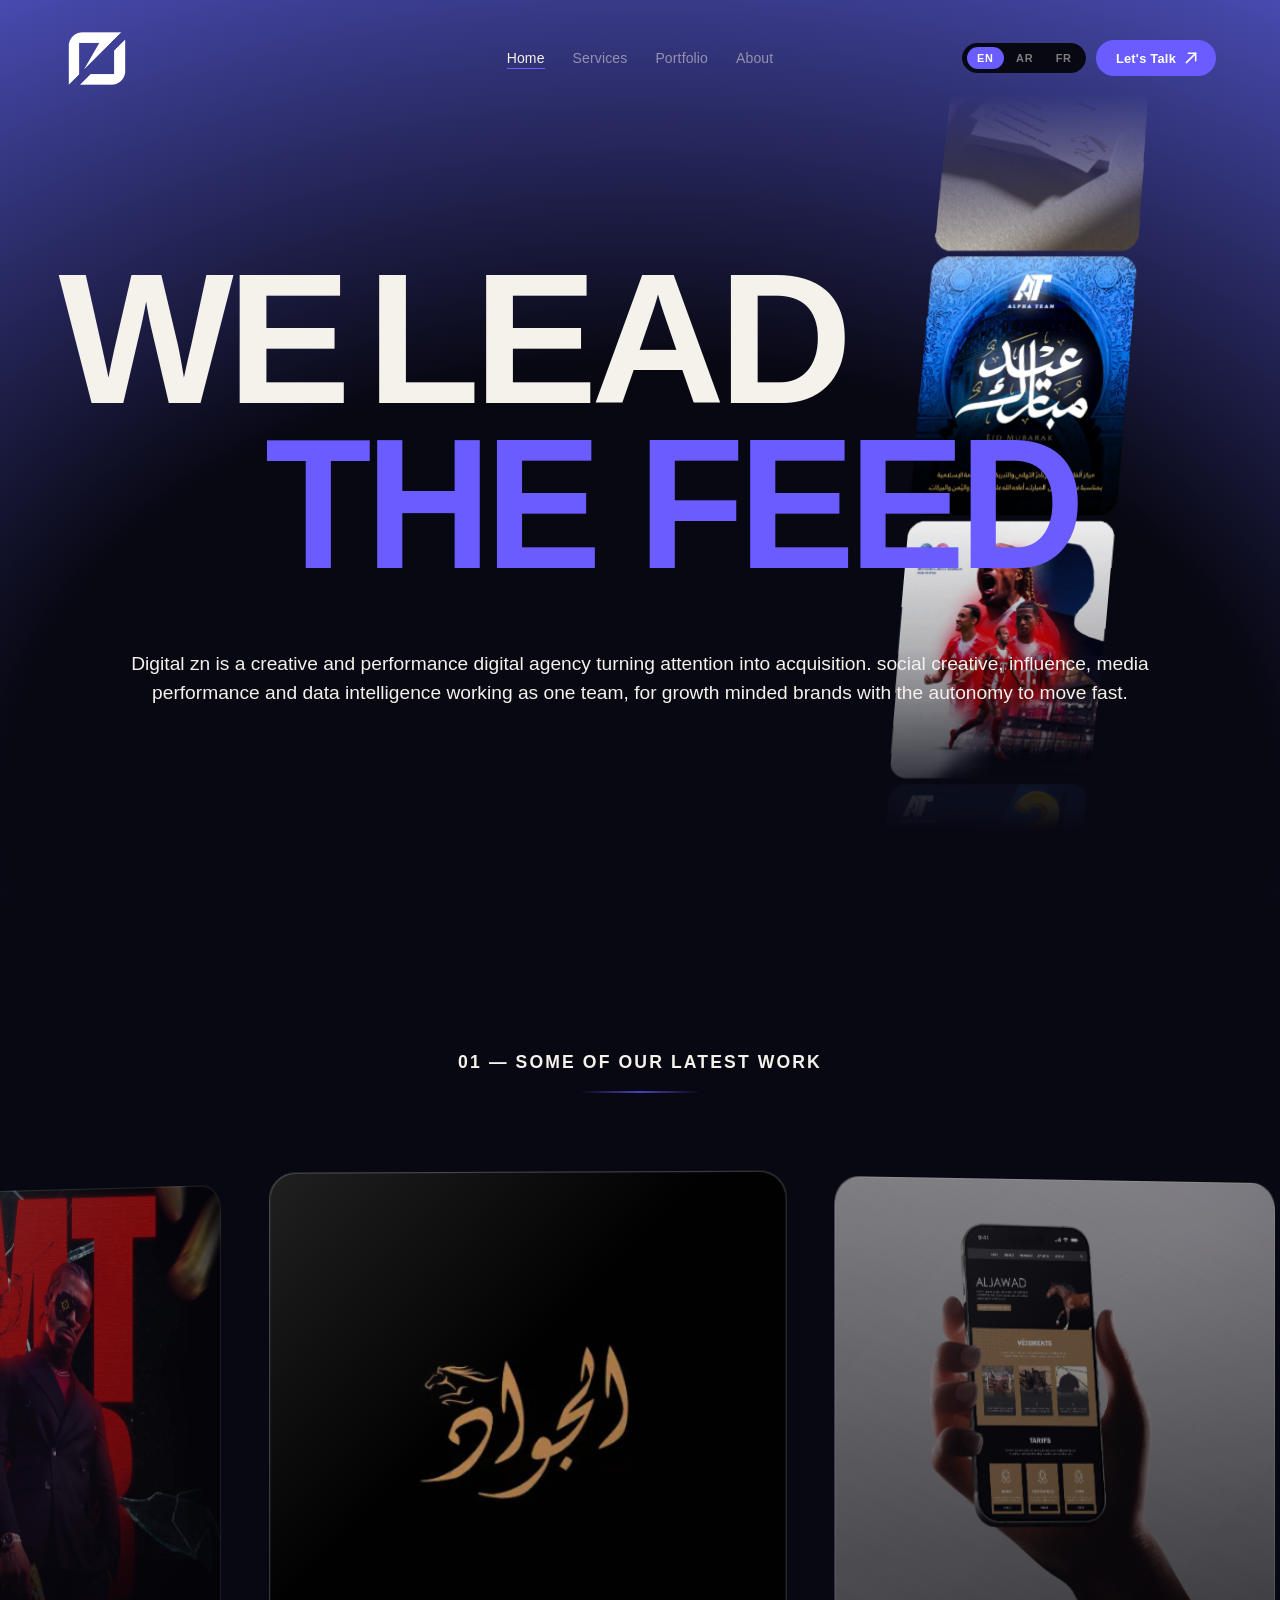
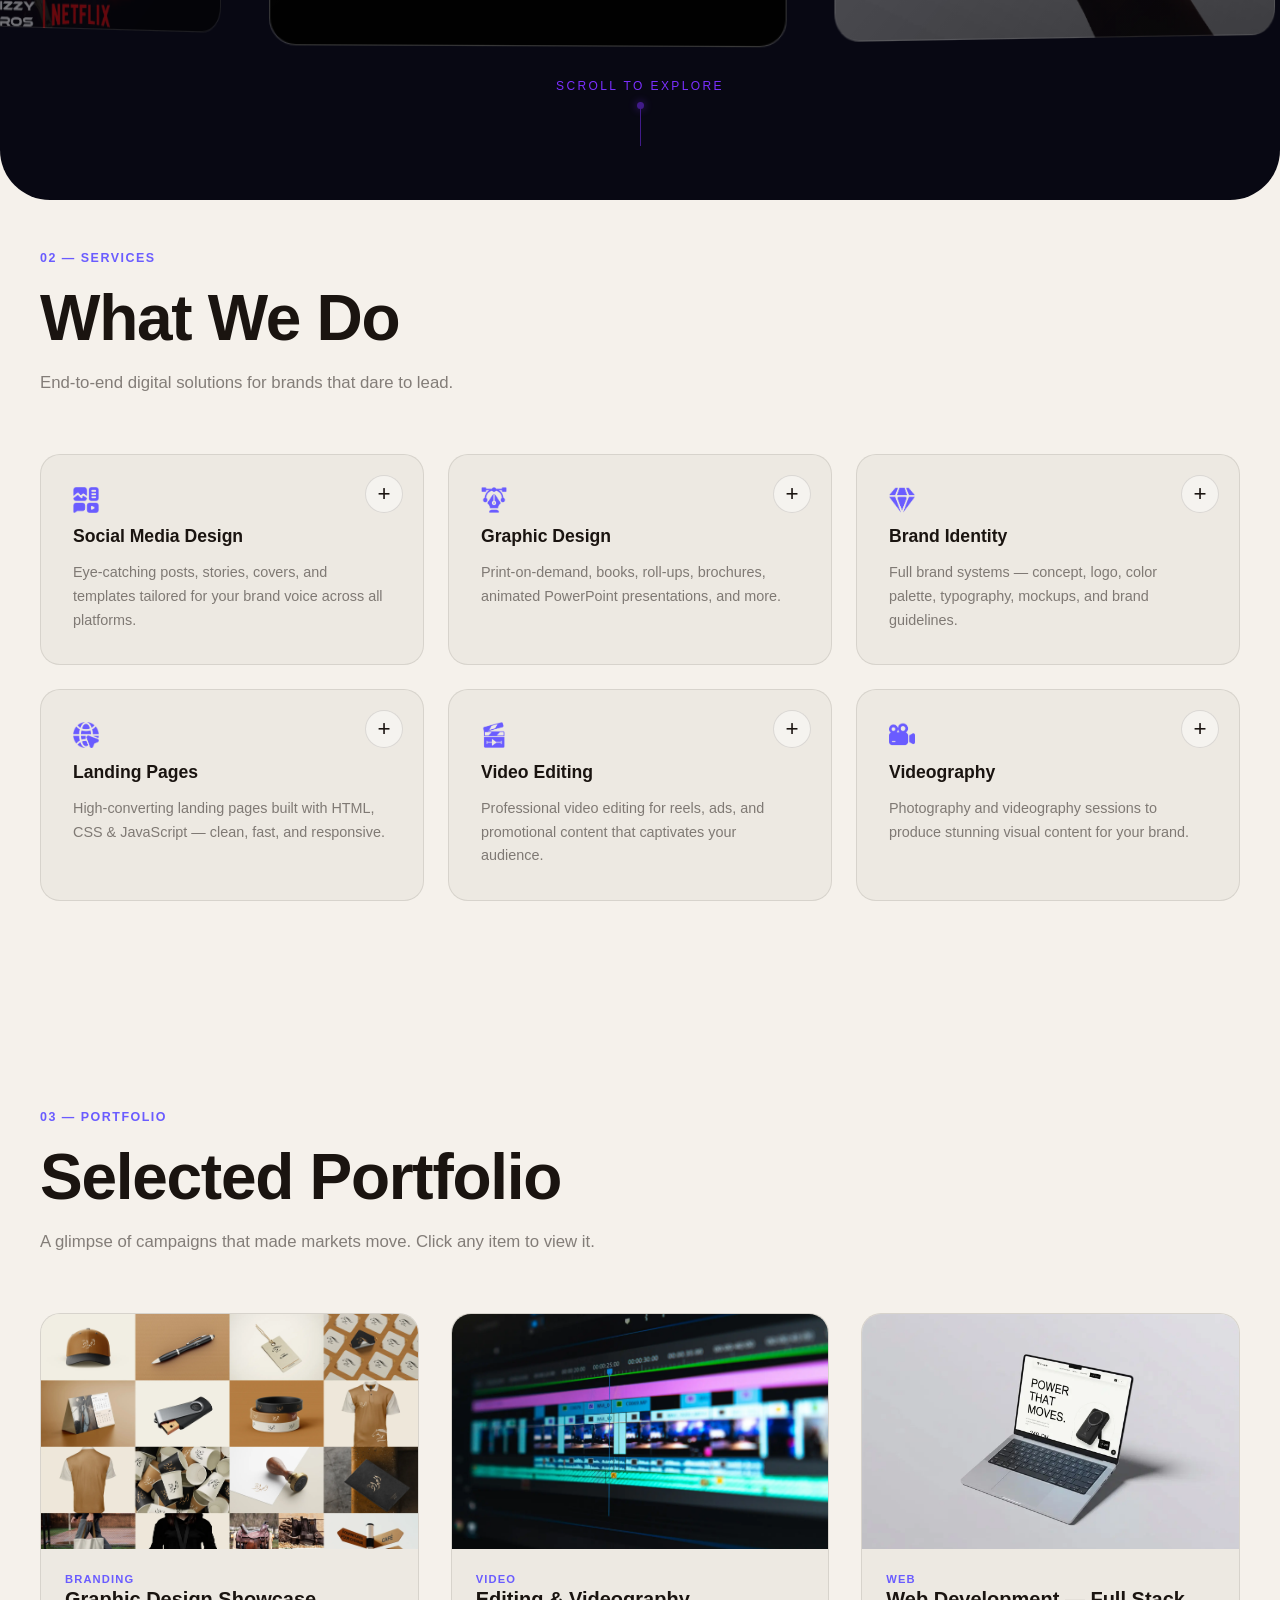
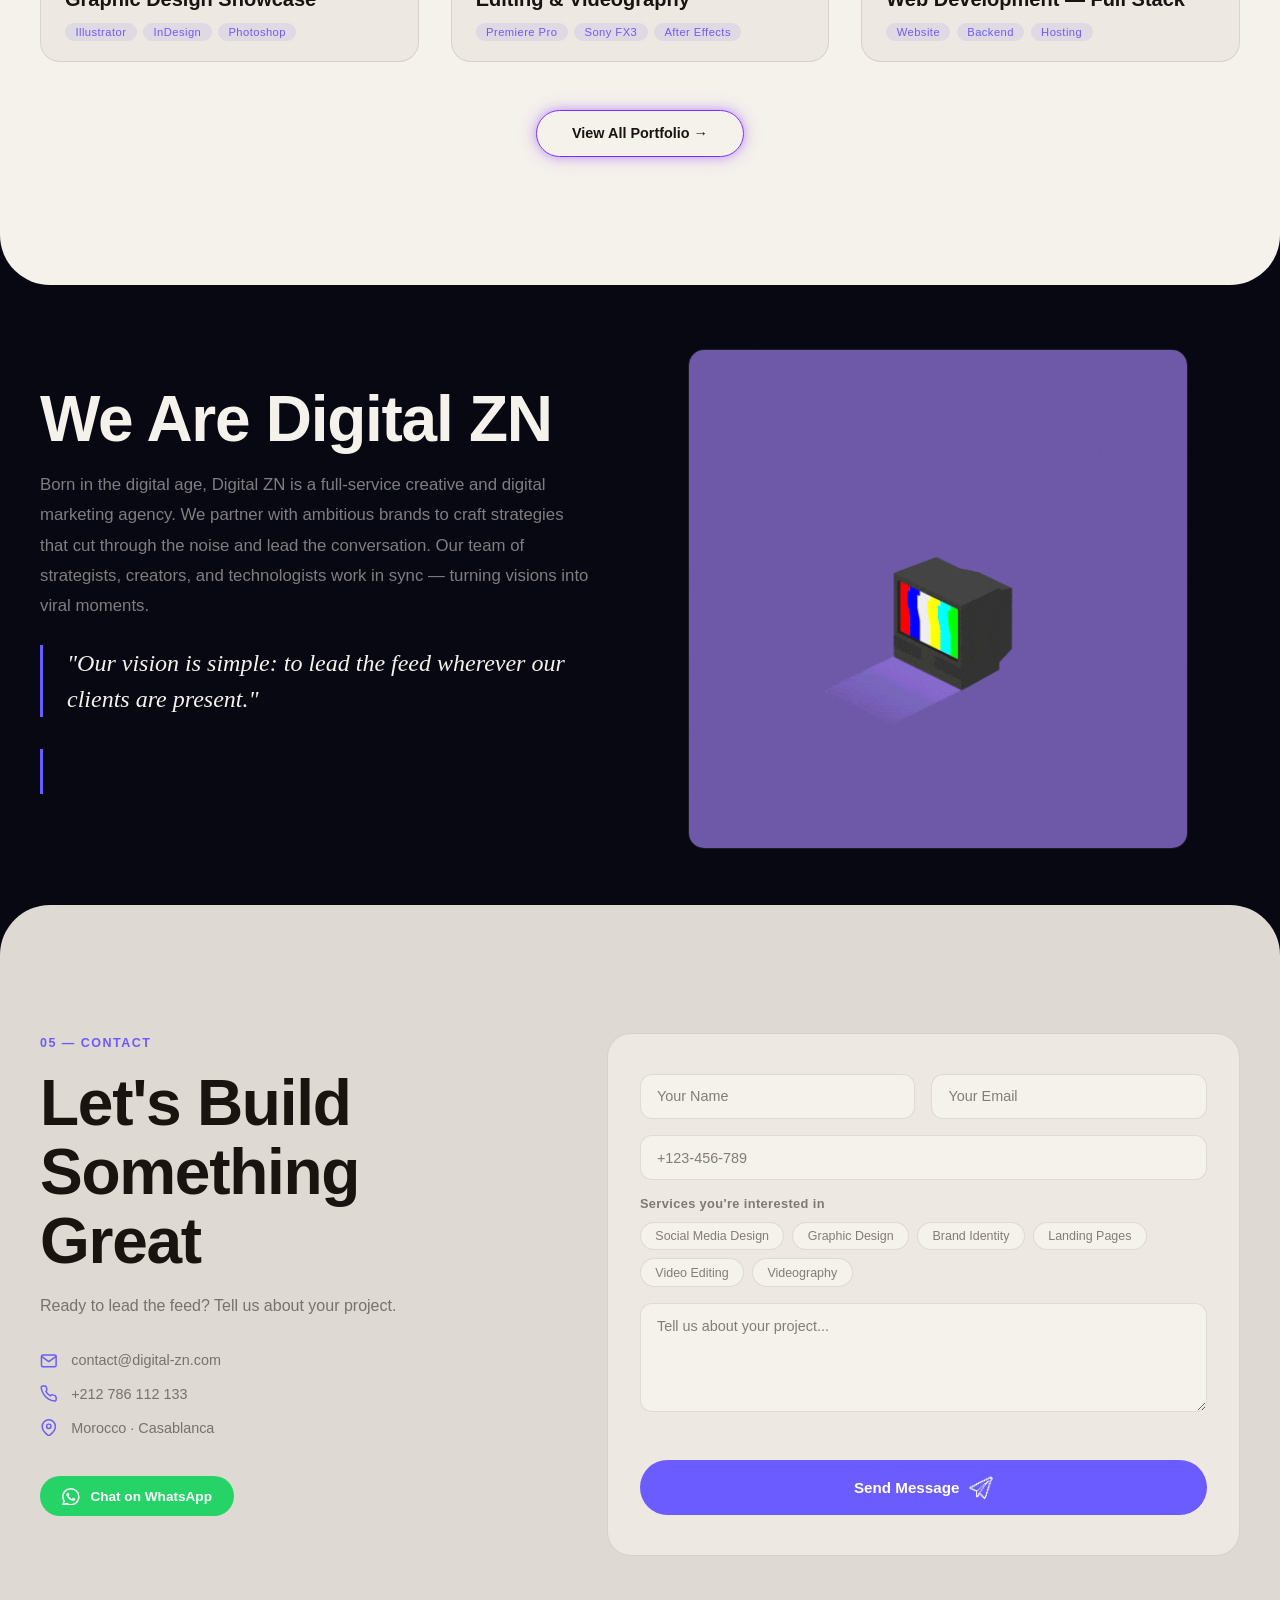
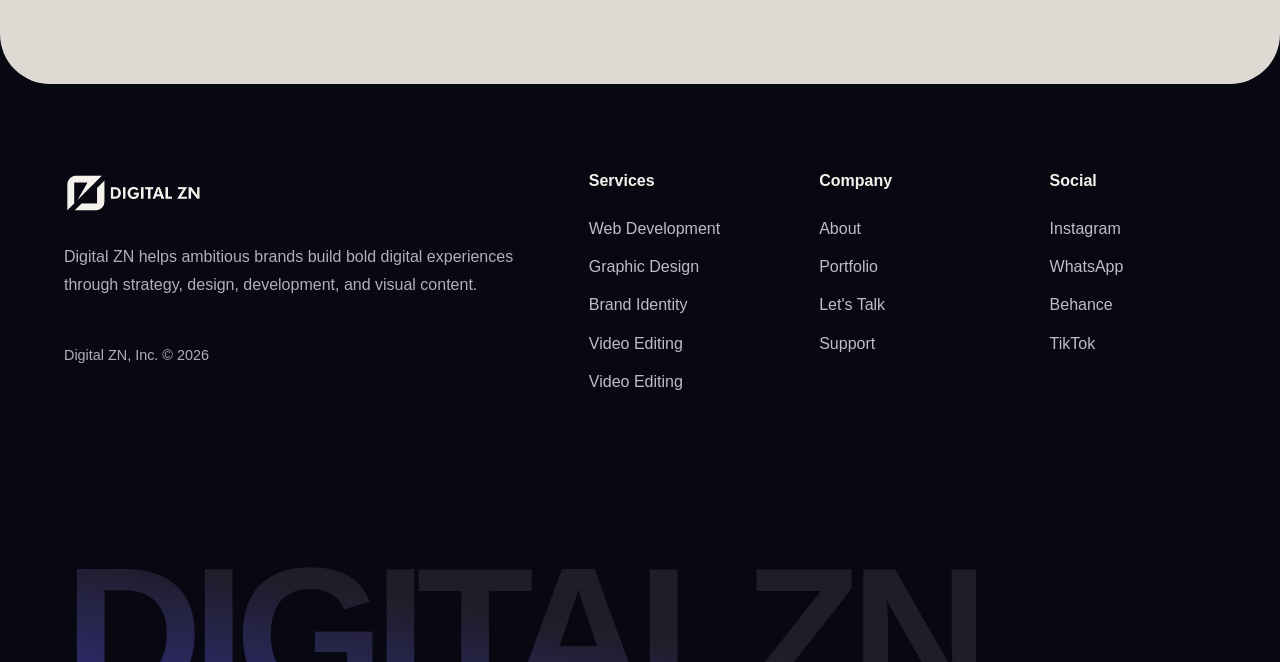
==== commit 454d244f: "lhfdk" ====
--- a/index.html
+++ b/index.html
@@ -50,9 +50,32 @@
   <link rel="icon" type="image/png" href="assets/logo.png" />
   <link rel="preconnect" href="https://fonts.gstatic.com" crossorigin />
   <script src="main.js" defer></script>
+      <script>
+      (() => {
+      try {
+        const pending = JSON.parse(sessionStorage.getItem("digital-zn:page-transition") || "null");
+        if (pending?.destination) {
+          const destination = new URL(pending.destination, location.href);
+          if (destination.origin === location.origin && destination.pathname === location.pathname && destination.search === location.search) {
+            document.documentElement.classList.add("has-pending-page-transition");
+          }
+        }
+      } catch {}
+      })();
+    </script>
+        <style id="meet-team-card-styles"></style>
+            <script src="page-transition.js" defer></script>
+                <link rel="stylesheet" href="page-transition.css">
 </head>
 
 <body>
+      <div class="page-transition" data-page-transition aria-hidden="true">
+      <div class="transition-content">
+        <span class="transition-count" data-transition-count>1-5</span>
+        <span class="transition-title" data-transition-title>Work</span>
+      </div>
+      <div class="transition-progress"><span></span></div>
+    </div>
 
   <!-- INTRO OVERLAY -->
   <div id="intro-overlay" aria-hidden="true">
@@ -300,7 +323,7 @@
         <div class="portfolio-card reveal-up">
           <div class="portfolio-img-wrap">
             <img src="assets/portfolio-brand.webp" alt="Graphic Design Showcase" loading="lazy" />
-            <a href="portfolio/port.html" class="portfolio-overlay">
+            <a href="portfolio/port.html" class="portfolio-overlay" aria-label="PORTFOLIO ">
             <span class="portfolio-view" data-i18n="pf_view">View project</span>
              <svg viewBox="0 0 24 24" fill="none" stroke="currentColor" stroke-width="2">
                 <path d="M7 17L17 7M7 7H17V17" />
@@ -320,7 +343,7 @@
         <div class="portfolio-card reveal-up" >
           <div class="portfolio-img-wrap">
             <img src="assets/portfolio-landing.webp" alt="Editing & Videography" loading="lazy" />
-            <a href="portfolio/port.html" class="portfolio-overlay">
+            <a href="portfolio/port.html" class="portfolio-overlay" aria-label="PORTFOLIO ">
             <span class="portfolio-view" data-i18n="pf_view">View project</span>
              <svg viewBox="0 0 24 24" fill="none" stroke="currentColor" stroke-width="2">
                 <path d="M7 17L17 7M7 7H17V17" />
@@ -340,7 +363,7 @@
         <div class="portfolio-card reveal-up">
           <div class="portfolio-img-wrap">
             <img  src="assets/portfolio-web.webp" alt="Web Development — Full Stack" loading="lazy" />
-            <a href="portfolio/port.html" class="portfolio-overlay">
+            <a href="portfolio/port.html" class="portfolio-overlay" aria-label="PORTFOLIO ">
             <span class="portfolio-view" data-i18n="pf_view">View project</span>
              <svg viewBox="0 0 24 24" fill="none" stroke="currentColor" stroke-width="2">
                 <path d="M7 17L17 7M7 7H17V17" />
@@ -359,7 +382,7 @@
         </div>
       </div>
       <div class="portfolio-cta reveal-up">
-        <a href="portfolio/port.html" class="btn-outline" data-i18n="pf_all">View All Portfolio →</a>
+        <a href="portfolio/port.html" class="btn-outline" data-i18n="pf_all" aria-label="PORTFOLIO ">View All Portfolio →</a>
       </div>
     </div>
   </section>
--- a/page-transition.css
+++ b/page-transition.css
@@ -0,0 +1,123 @@
+html.is-transitioning,
+html.has-pending-page-transition {
+  scroll-behavior: auto;
+}
+
+.page-transition {
+  position: fixed;
+  inset: 0;
+  z-index: 10000;
+  display: grid;
+  place-items: center;
+  overflow: hidden;
+  background: var(--purple, #6A5CFF);
+  color: var(--bg-cream-sec, #F5F1EB);
+  clip-path: ellipse(0% 0% at 50% 100%);
+  pointer-events: none;
+  visibility: hidden;
+}
+
+.page-transition.is-covering {
+  visibility: visible;
+  animation: transition-cover .78s cubic-bezier(.76, 0, .24, 1) both;
+}
+
+/* Start the destination page fully covered before its first paint. */
+html.has-pending-page-transition .page-transition {
+  visibility: visible;
+  clip-path: ellipse(155% 150% at 50% 100%);
+}
+
+html.has-pending-page-transition .transition-content {
+  opacity: 1;
+  transform: translateY(0);
+}
+
+html.has-pending-page-transition .transition-progress span {
+  transform: scaleX(1);
+}
+
+.page-transition.is-revealing {
+  visibility: visible;
+  animation: transition-reveal .72s cubic-bezier(.76, 0, .24, 1) both;
+}
+
+.transition-content {
+  display: flex;
+  flex-direction: column;
+  align-items: center;
+  gap: 9px;
+  opacity: 0;
+  transform: translateY(18px);
+}
+
+.page-transition.is-covering .transition-content {
+  animation: label-in .35s .16s ease both;
+}
+
+.page-transition.is-revealing .transition-content {
+  animation: label-out .18s ease both;
+}
+
+.transition-count {
+  font: 11px var(--font-mono, monospace);
+  letter-spacing: .08em;
+}
+
+.transition-title {
+  font: 500 clamp(3.8rem, 10vw, 9rem)/.9 var(--font-display, sans-serif);
+  letter-spacing: -.075em;
+  text-align: center;
+  text-transform: uppercase;
+}
+
+.transition-progress {
+  position: absolute;
+  bottom: clamp(28px, 5vh, 52px);
+  left: 50%;
+  width: clamp(68px, 6vw, 100px);
+  height: 2px;
+  background: rgba(245, 241, 235, .32);
+  transform: translateX(-50%);
+}
+
+.transition-progress span {
+  display: block;
+  width: 100%;
+  height: 100%;
+  background: var(--bg-cream-sec, #F5F1EB);
+  transform: scaleX(0);
+  transform-origin: left center;
+}
+
+.page-transition.is-covering .transition-progress span {
+  transform: scaleX(1);
+  transition: transform .68s cubic-bezier(.76, 0, .24, 1);
+}
+
+.page-transition.is-revealing .transition-progress span {
+  transform: scaleX(0);
+  transform-origin: right center;
+  transition: transform .45s ease;
+}
+
+@keyframes transition-cover {
+  to { clip-path: ellipse(155% 150% at 50% 100%); }
+}
+
+@keyframes transition-reveal {
+  from { clip-path: ellipse(155% 150% at 50% 100%); }
+  to { clip-path: ellipse(0% 0% at 50% 100%); }
+}
+
+@keyframes label-in {
+  to { opacity: 1; transform: translateY(0); }
+}
+
+@keyframes label-out {
+  to { opacity: 0; transform: translateY(-12px); }
+}
+
+@media (prefers-reduced-motion: reduce) {
+  .page-transition { display: none; }
+}
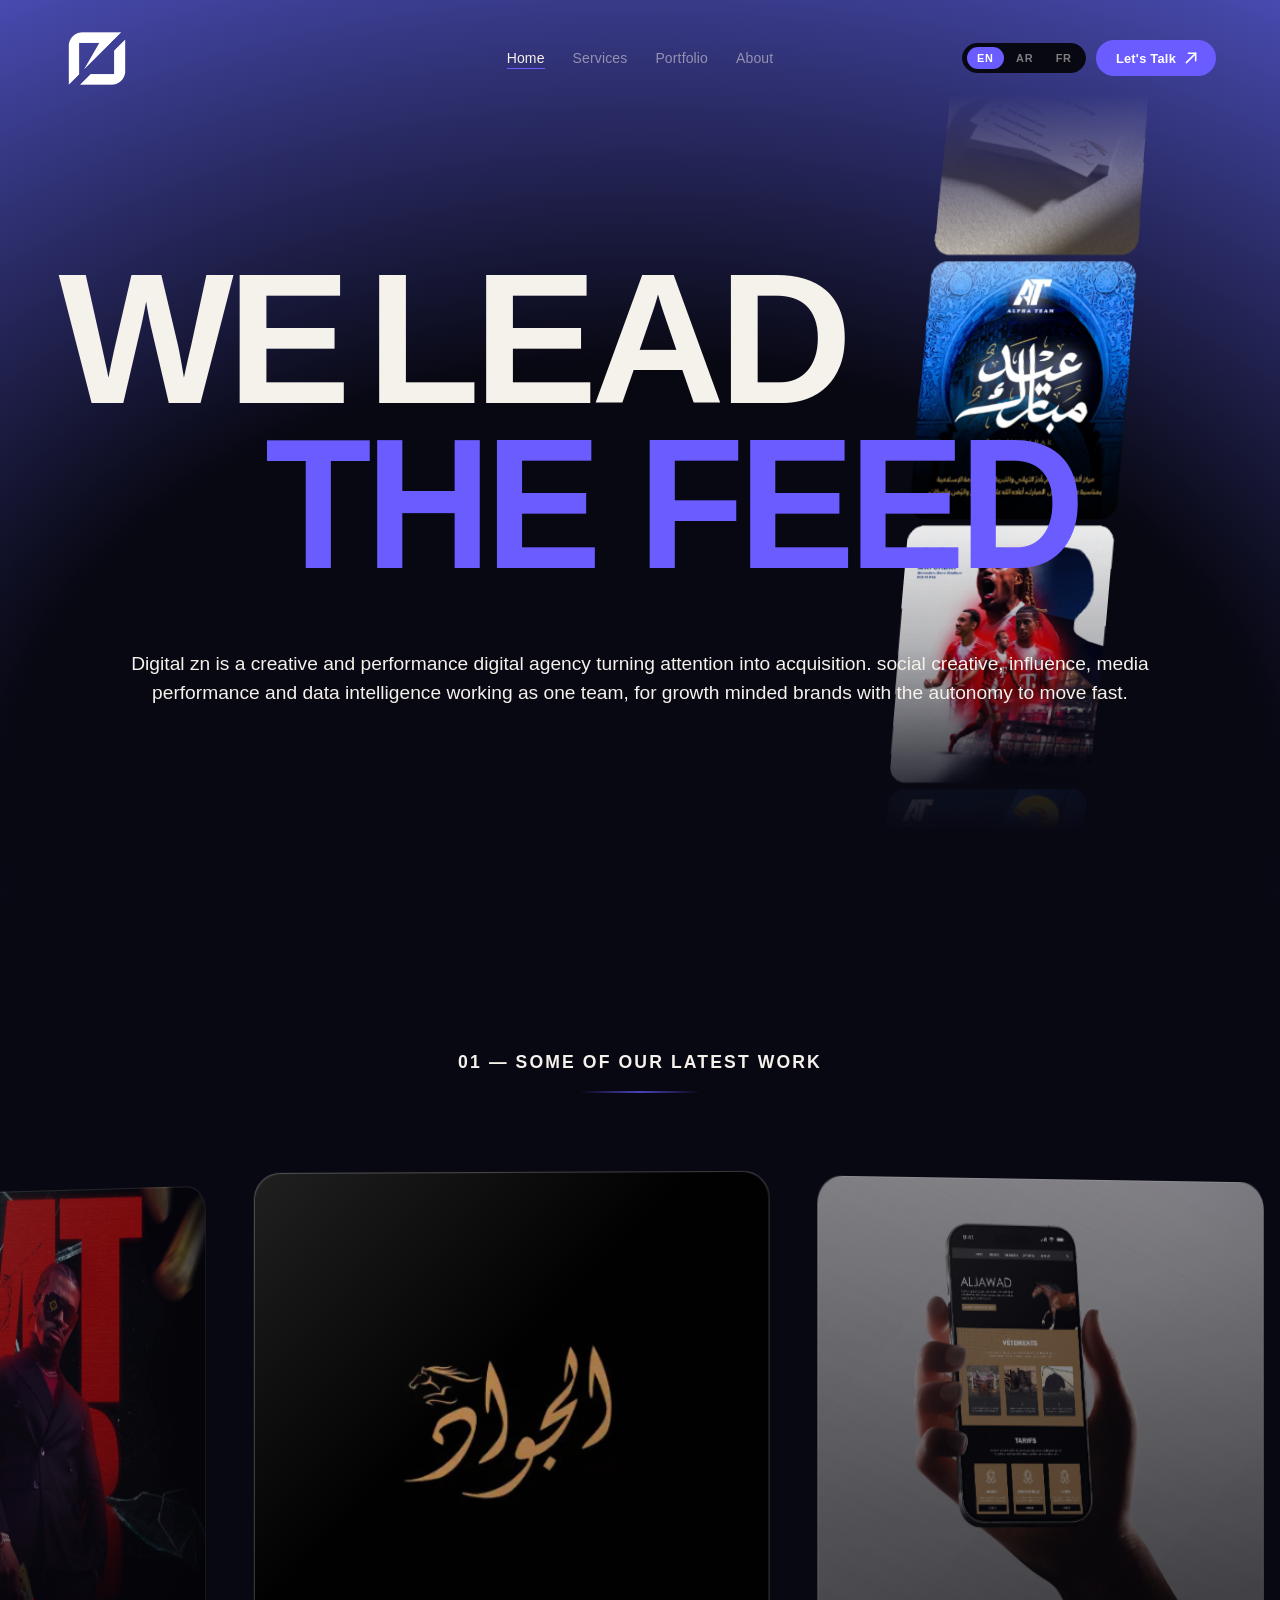
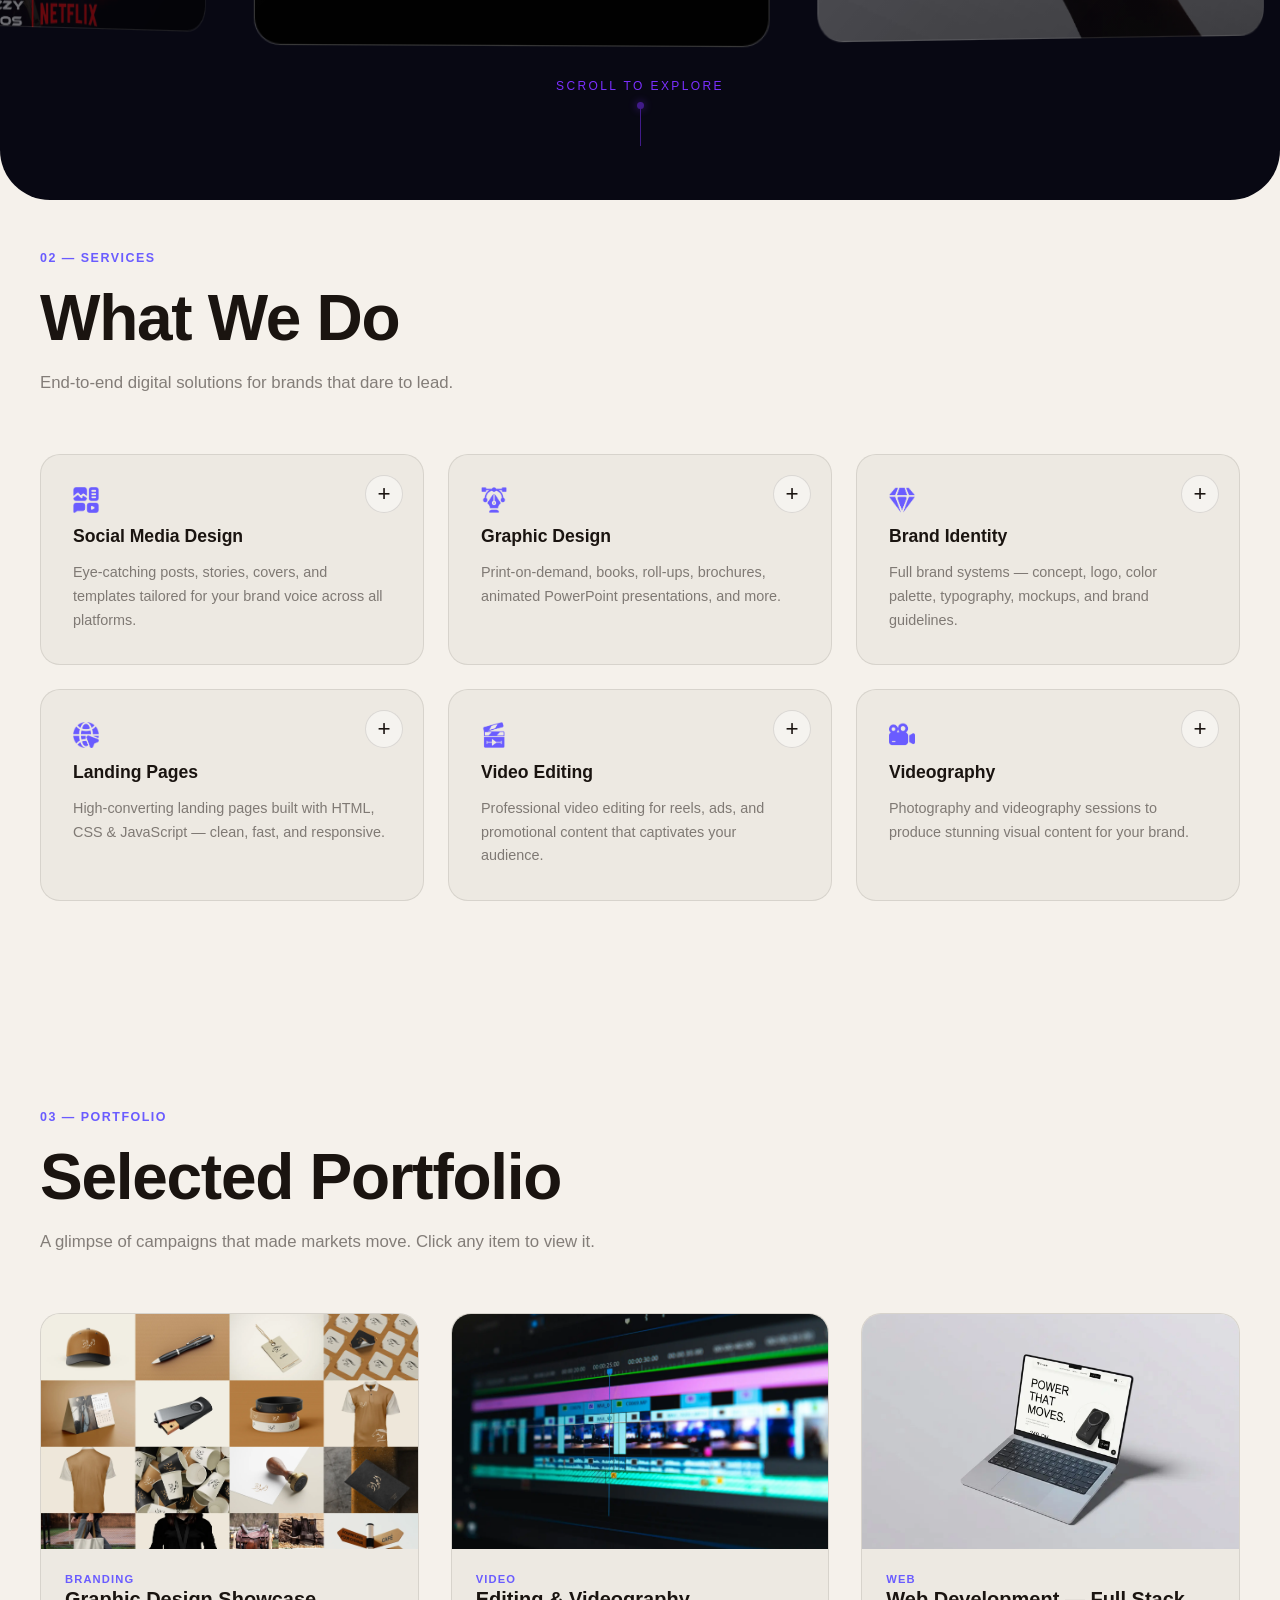
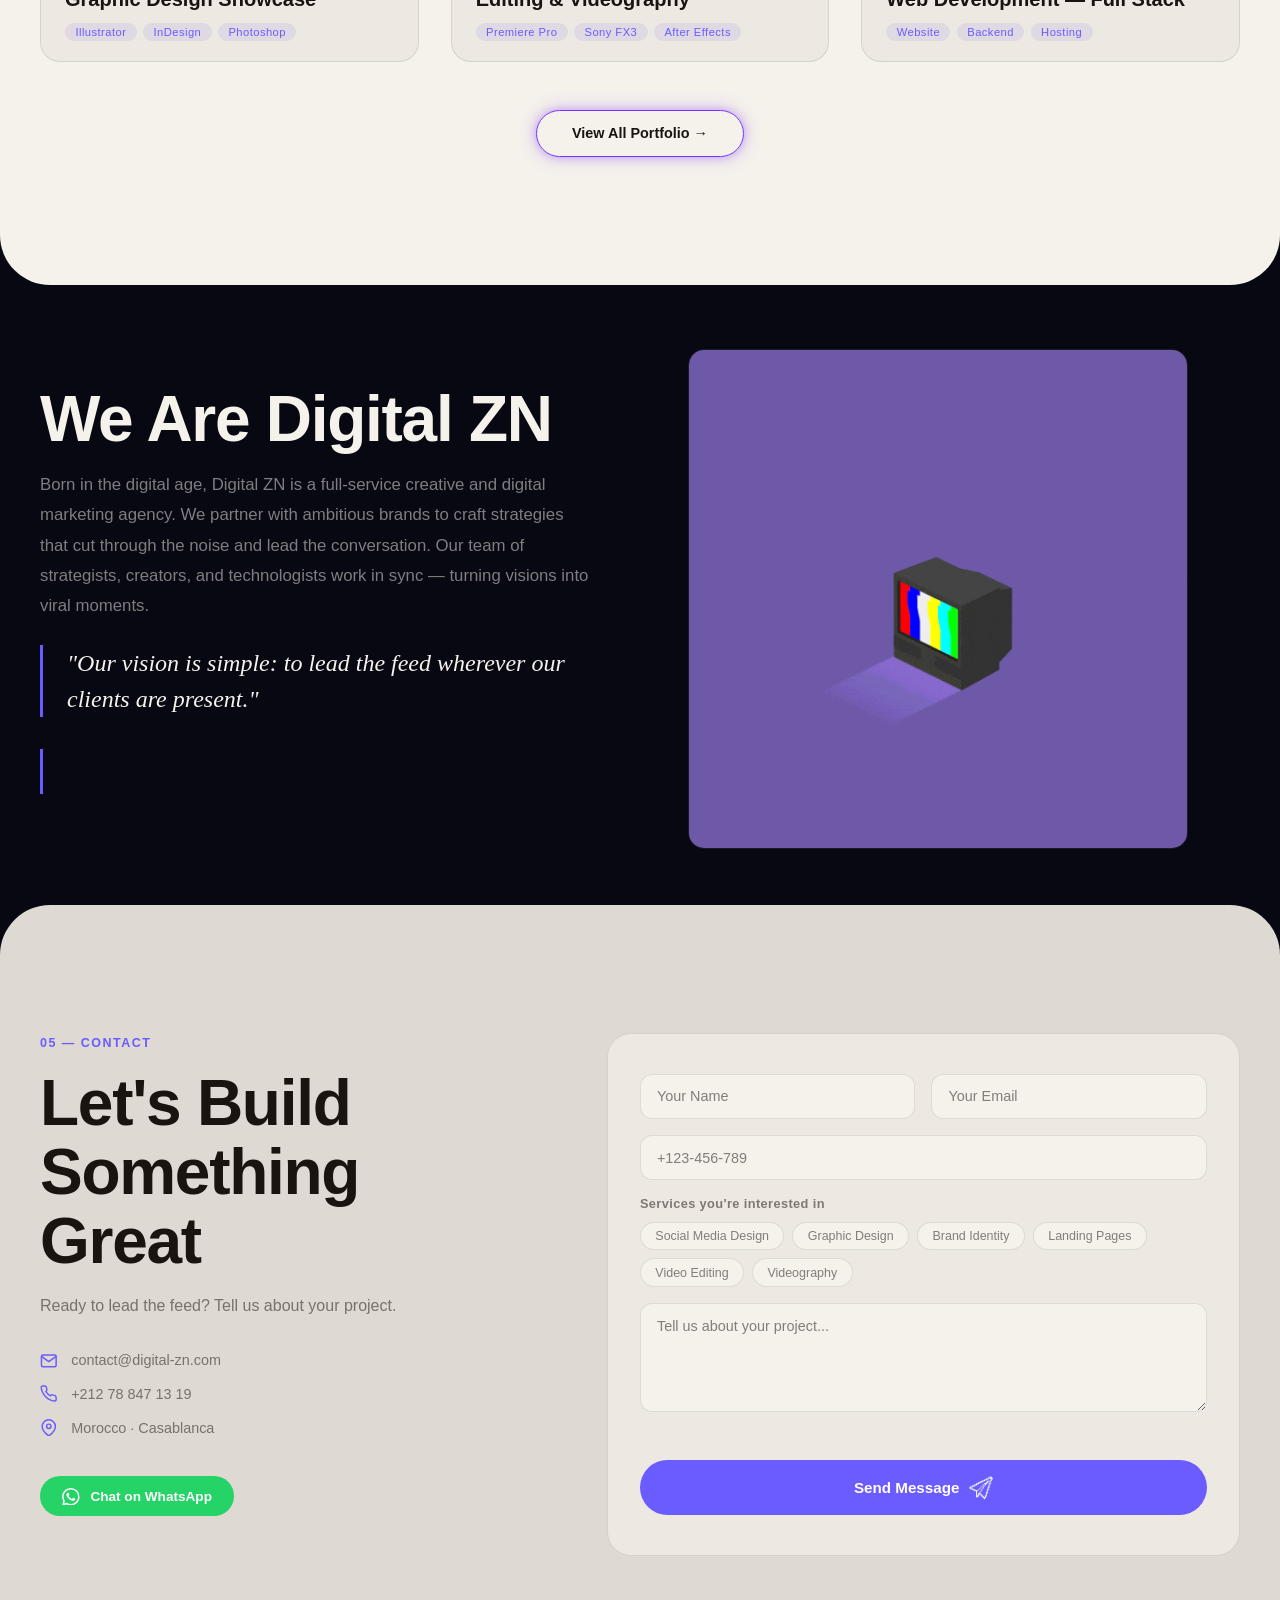
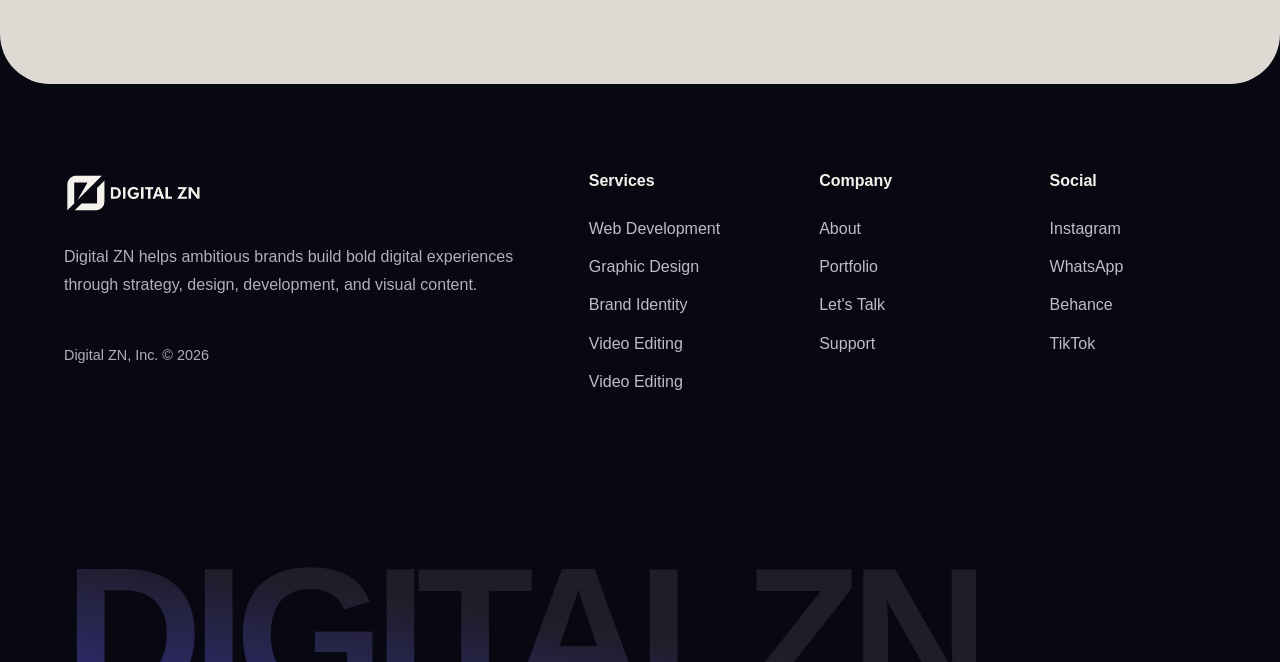
==== commit 21b55666: "lhfdk" ====
--- a/index.html
+++ b/index.html
@@ -71,7 +71,7 @@
 <body>
       <div class="page-transition" data-page-transition aria-hidden="true">
       <div class="transition-content">
-        <span class="transition-count" data-transition-count>1-5</span>
+        <span class="transition-count" data-transition-count></span>
         <span class="transition-title" data-transition-title>Work</span>
       </div>
       <div class="transition-progress"><span></span></div>
@@ -437,13 +437,13 @@
               </svg>
               <span>contact@digital-zn.com</span>
             </a>
-            <a href="tel:+212786112133" class="contact-detail">
+            <a href="tel:+212788471319" class="contact-detail">
               <svg viewBox="0 0 24 24" fill="none" stroke="currentColor" stroke-width="2" stroke-linecap="round"
                 stroke-linejoin="round">
                 <path
                   d="M22 16.92v3a2 2 0 0 1-2.18 2 19.79 19.79 0 0 1-8.63-3.07A19.5 19.5 0 0 1 4.69 12 19.79 19.79 0 0 1 1.61 3.42 2 2 0 0 1 3.6 1.25h3a2 2 0 0 1 2 1.72 12.84 12.84 0 0 0 .7 2.81 2 2 0 0 1-.45 2.11L7.91 8.81a16 16 0 0 0 6 6l.9-.9a2 2 0 0 1 2.11-.45 12.84 12.84 0 0 0 2.81.7A2 2 0 0 1 21.5 16z" />
               </svg>
-              <span>+212 786 112 133</span>
+              <span>+212 78 847 13 19</span>
             </a>
             <div class="contact-detail">
               <svg viewBox="0 0 24 24" fill="none" stroke="currentColor" stroke-width="2" stroke-linecap="round"
@@ -454,7 +454,7 @@
               <span>Morocco · Casablanca</span>
             </div>
           </div>
-          <a href="https://wa.me/212786112133" target="_blank" rel="noopener" class="whatsapp-btn reveal-up">
+          <a href="https://wa.me/212788471319" target="_blank" rel="noopener" class="whatsapp-btn reveal-up">
             <svg viewBox="0 0 24 24" fill="currentColor">
               <path
                 d="M17.472 14.382c-.297-.149-1.758-.867-2.03-.967-.273-.099-.471-.148-.67.15-.197.297-.767.966-.94 1.164-.173.199-.347.223-.644.075-.297-.15-1.255-.463-2.39-1.475-.883-.788-1.48-1.761-1.653-2.059-.173-.297-.018-.458.13-.606.134-.133.298-.347.446-.52.149-.174.198-.298.298-.497.099-.198.05-.371-.025-.52-.075-.149-.669-1.612-.916-2.207-.242-.579-.487-.5-.669-.51-.173-.008-.371-.01-.57-.01-.198 0-.52.074-.792.372-.272.297-1.04 1.016-1.04 2.479 0 1.462 1.065 2.875 1.213 3.074.149.198 2.096 3.2 5.077 4.487.709.306 1.262.489 1.694.625.712.227 1.36.195 1.871.118.571-.085 1.758-.719 2.006-1.413.248-.694.248-1.289.173-1.413-.074-.124-.272-.198-.57-.347m-5.421 7.403h-.004a9.87 9.87 0 0 1-5.031-1.378l-.361-.214-3.741.982.998-3.648-.235-.374a9.86 9.86 0 0 1-1.51-5.26c.001-5.45 4.436-9.884 9.888-9.884 2.64 0 5.122 1.03 6.988 2.898a9.825 9.825 0 0 1 2.893 6.994c-.003 5.45-4.437 9.884-9.885 9.884m8.413-18.297A11.815 11.815 0 0 0 12.05 0C5.495 0 .16 5.335.157 11.892c0 2.096.547 4.142 1.588 5.945L.057 24l6.305-1.654a11.882 11.882 0 0 0 5.683 1.448h.005c6.554 0 11.89-5.335 11.893-11.893a11.821 11.821 0 0 0-3.48-8.413Z" />
@@ -573,7 +573,7 @@
         </a>
 
         <a
-          href="https://wa.me/212786112133"
+          href="https://wa.me/212788471319"
           target="_blank"
           rel="noopener"
         >
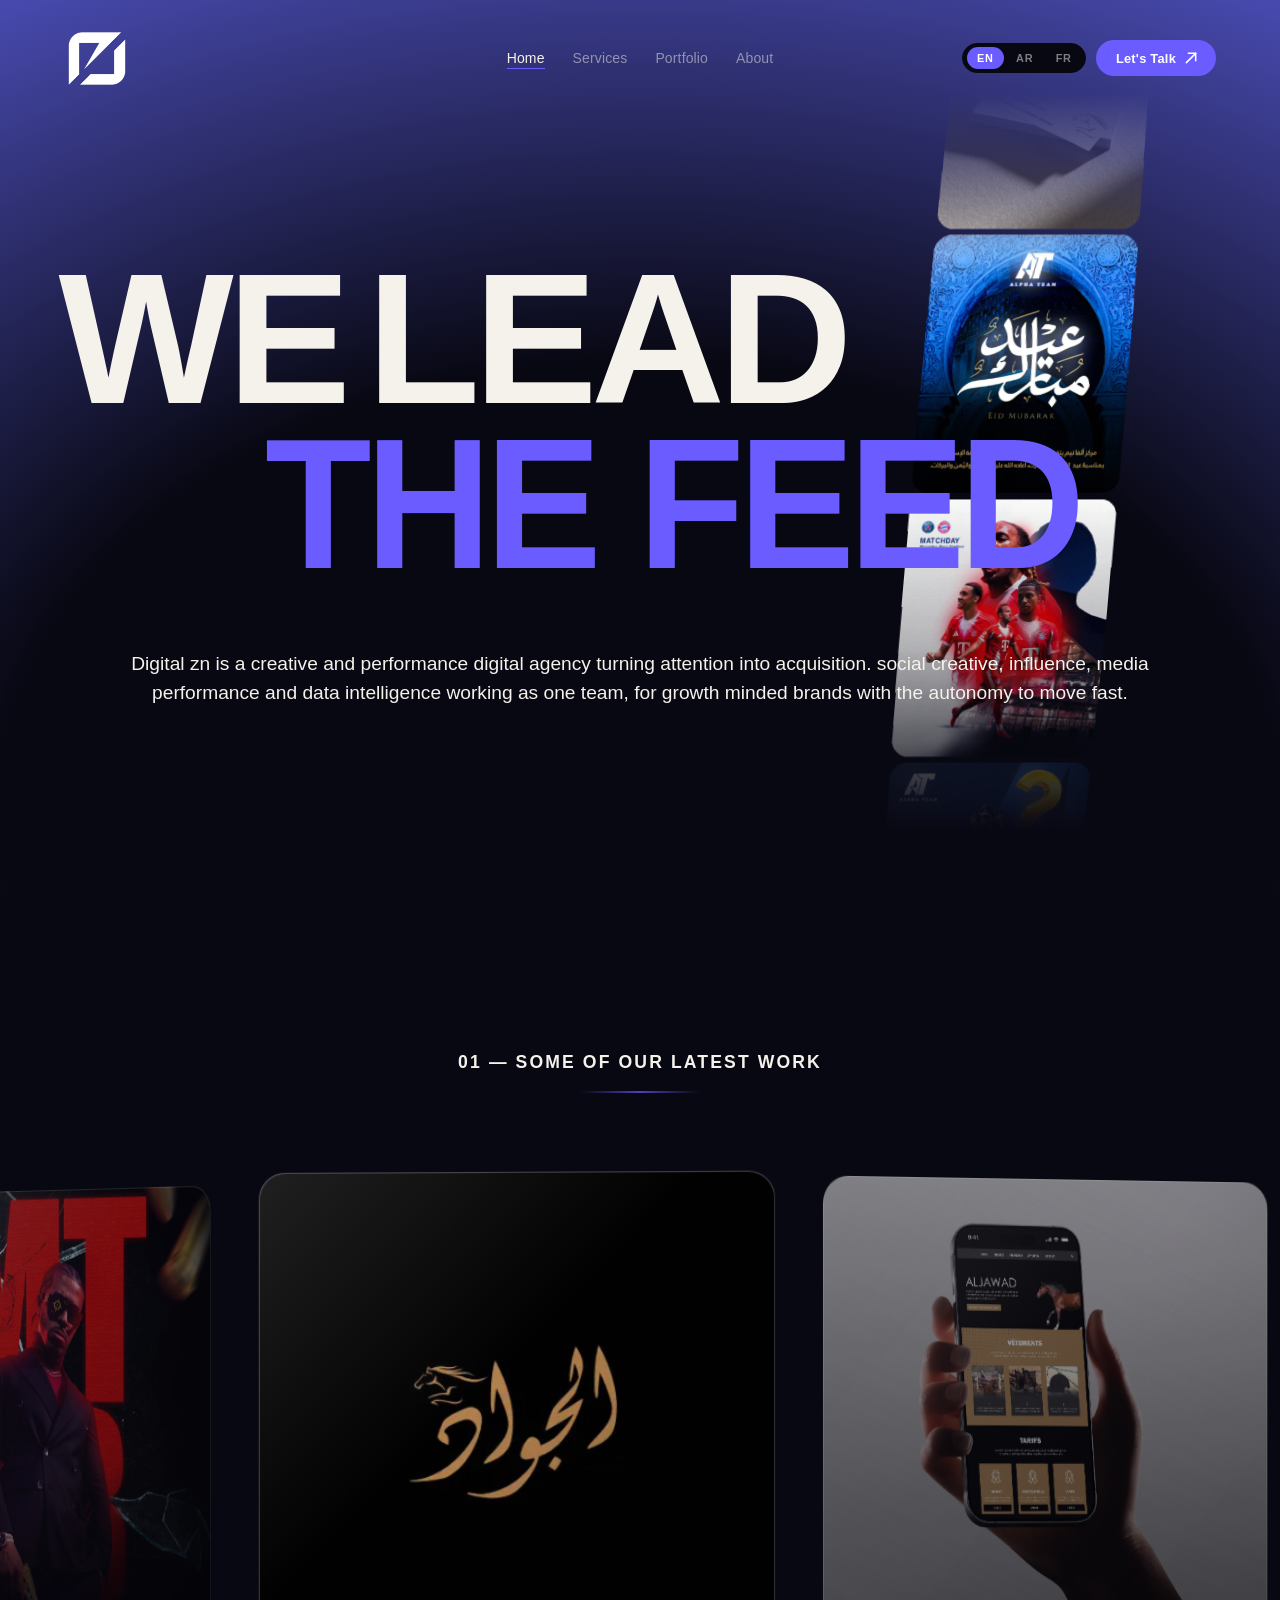
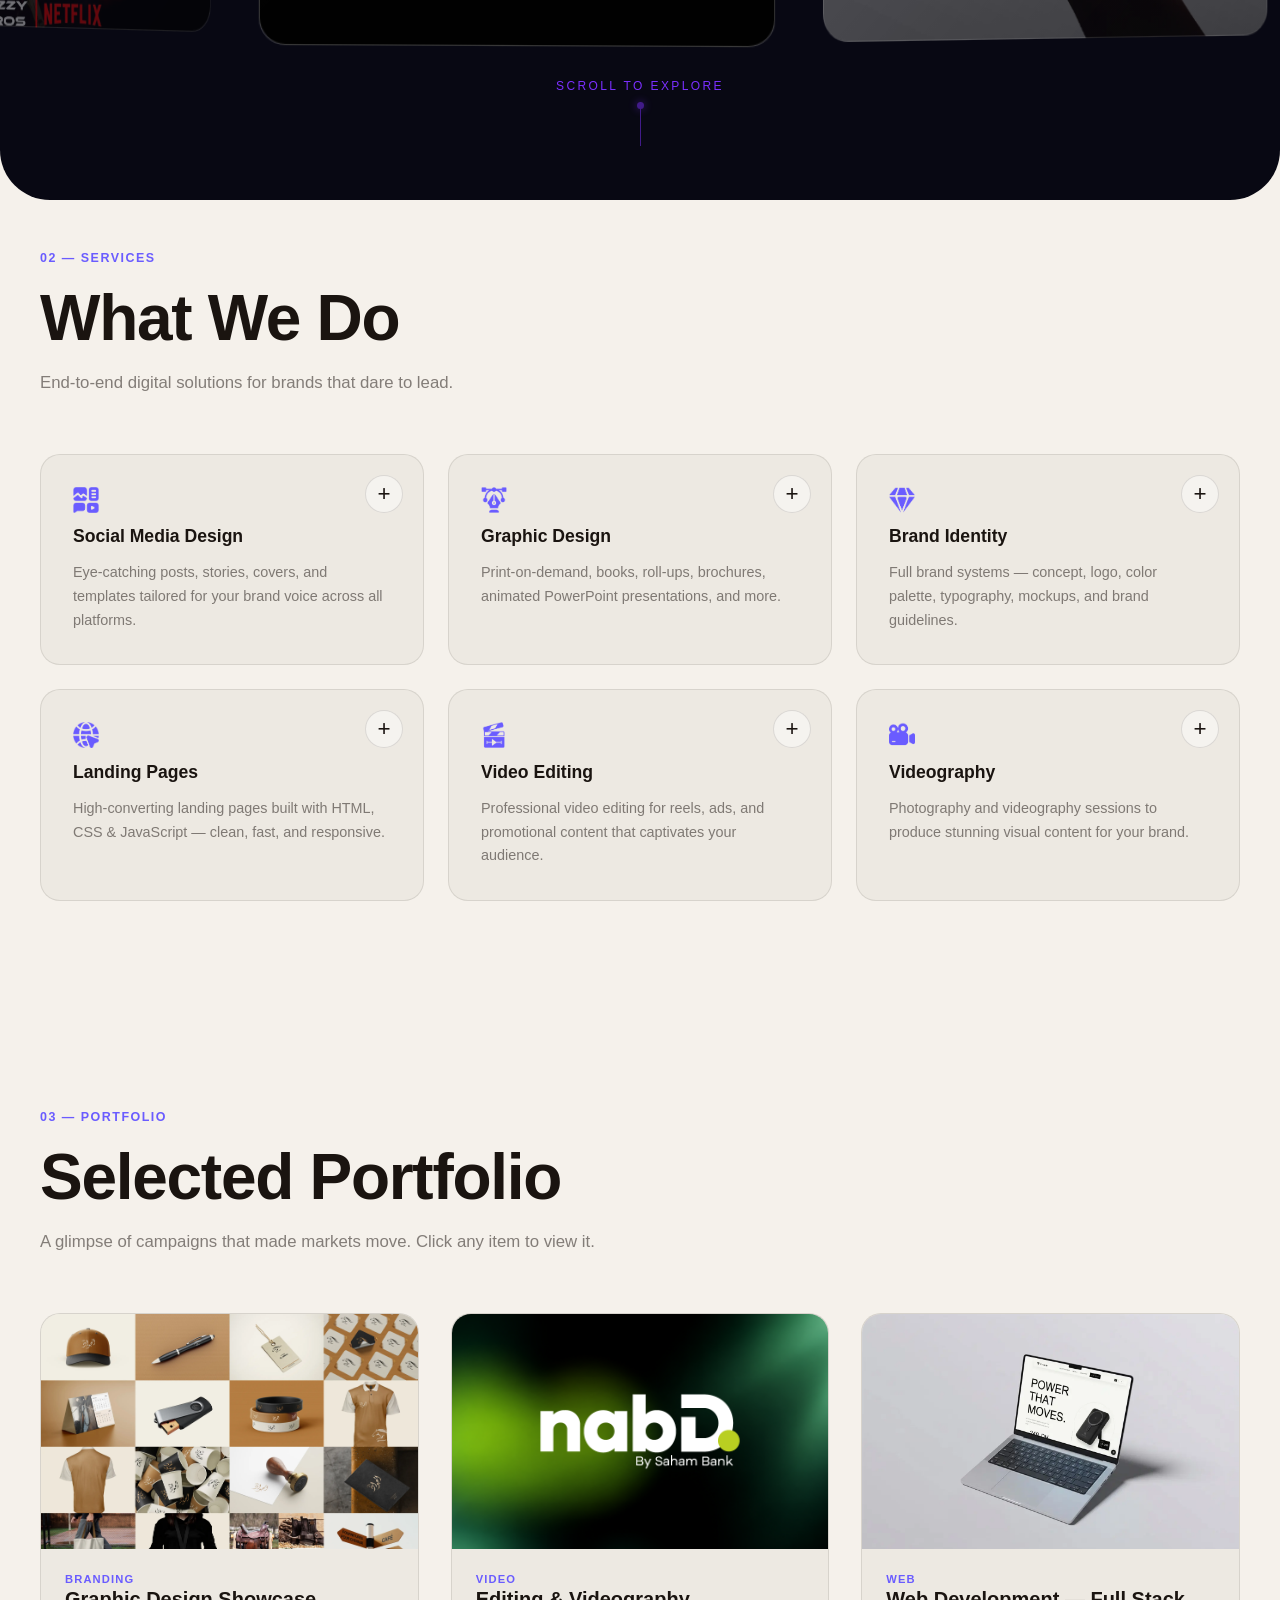
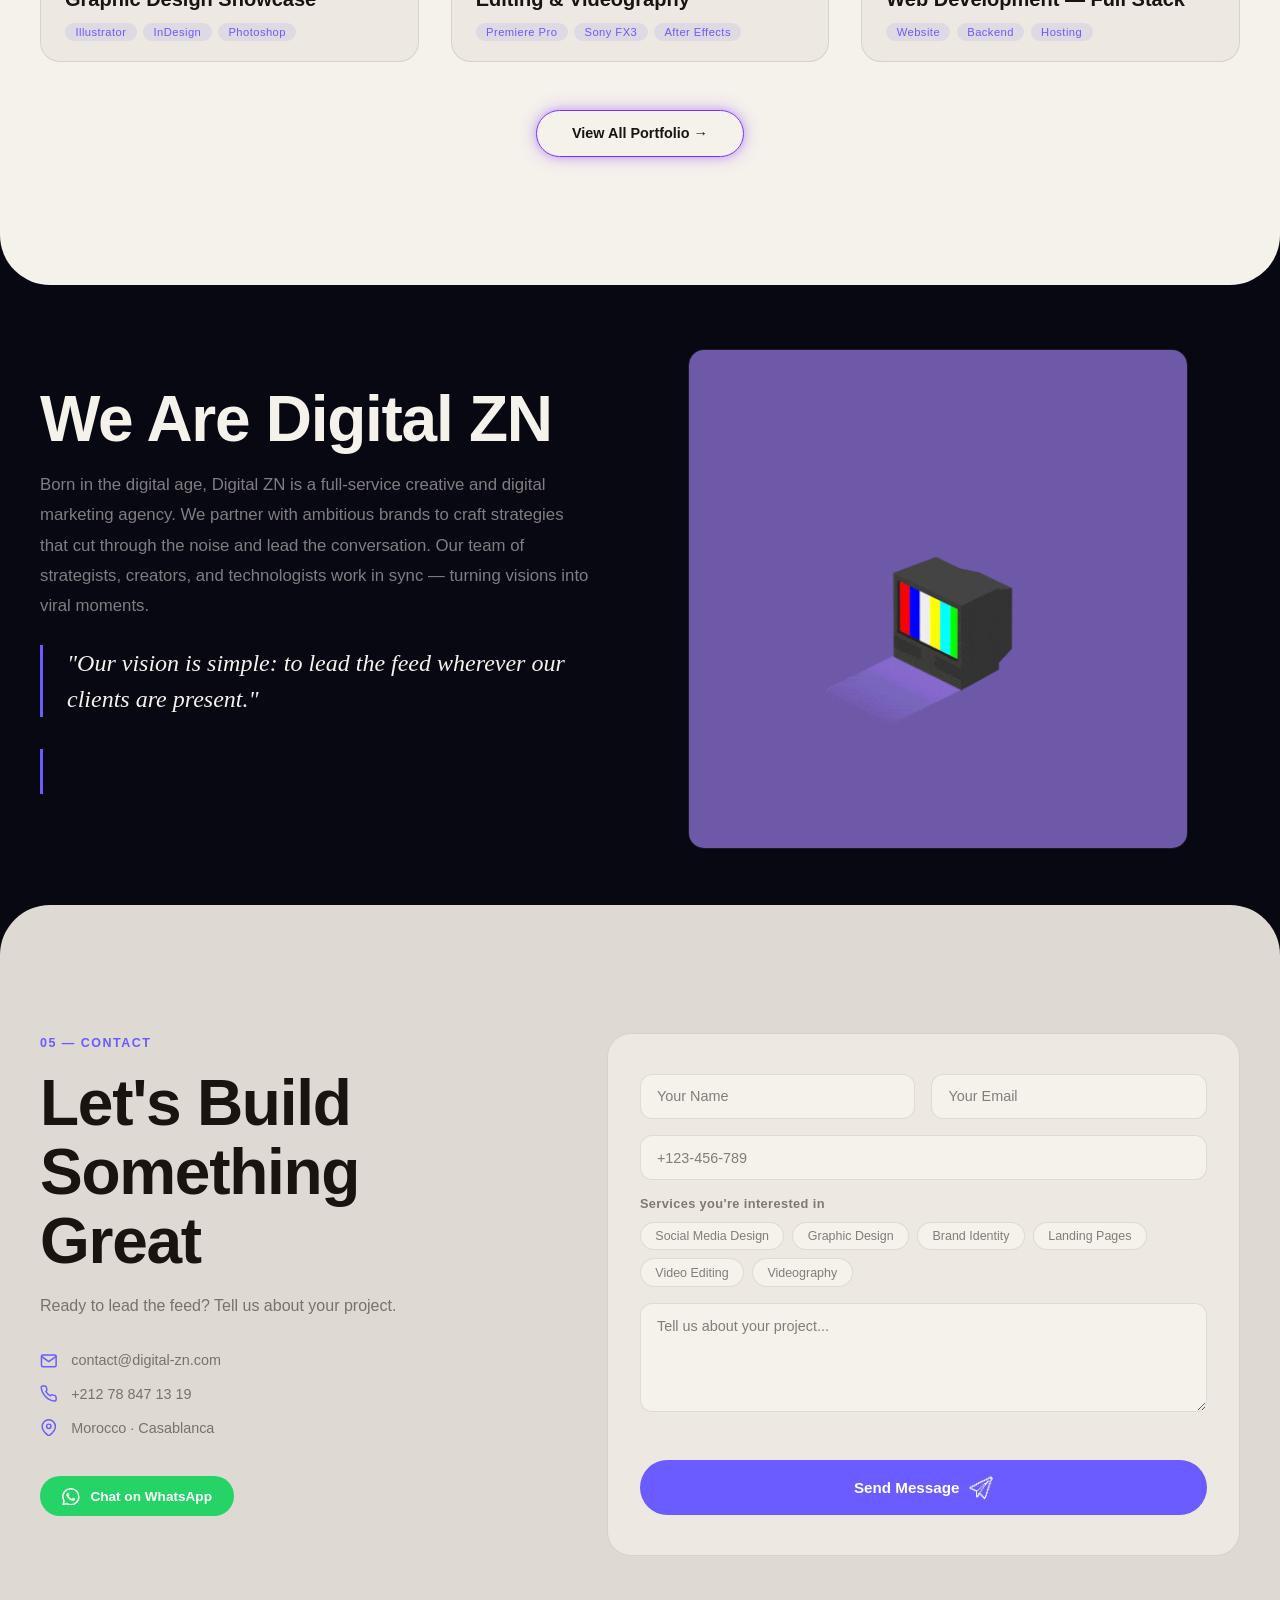
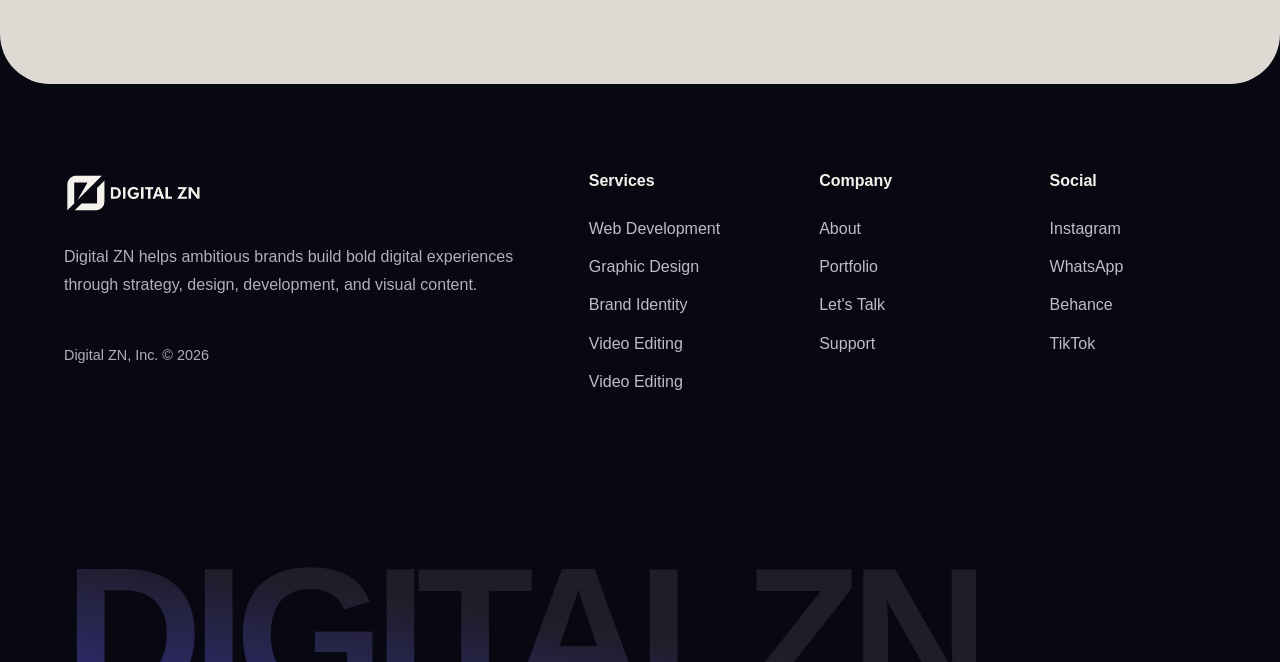
==== commit aa5bab08: "lhmmmk" ====
--- a/index.html
+++ b/index.html
@@ -14,9 +14,10 @@
 script-src 'self' 'unsafe-inline';
 connect-src
     'self'
-    https://digitalzn-production.up.railway.app
     https://www.digital-zn.com
     https://digital-zn.com
+    https://script.google.com
+    https://script.googleusercontent.com
     http://localhost:3000
     http://127.0.0.1:5500;
 frame-ancestors 'none';
@@ -342,7 +343,7 @@
         </div>
         <div class="portfolio-card reveal-up" >
           <div class="portfolio-img-wrap">
-            <img src="assets/portfolio-landing.webp" alt="Editing & Videography" loading="lazy" />
+            <img src="portfolio\work\assets\nabd-01.webp" alt="Editing & Videography" loading="lazy" />
             <a href="portfolio/port.html" class="portfolio-overlay" aria-label="PORTFOLIO ">
             <span class="portfolio-view" data-i18n="pf_view">View project</span>
              <svg viewBox="0 0 24 24" fill="none" stroke="currentColor" stroke-width="2">
@@ -464,6 +465,10 @@
         </div>
         <div class="contact-form-wrap reveal-up">
           <form class="contact-form" id="contactForm" novalidate>
+            <div aria-hidden="true" style="position:absolute;left:-10000px;width:1px;height:1px;overflow:hidden">
+              <label for="contactCompany">Leave this field empty</label>
+              <input type="text" id="contactCompany" name="company" tabindex="-1" autocomplete="off">
+            </div>
             <div class="form-row">
               <div class="form-group">
                 <input type="text" name="name" id="fieldName" autocomplete="name" required data-i18n-ph="form_name"
@@ -501,7 +506,7 @@
             </div>
             <div class="form-error" id="formError" aria-live="polite"></div>
             <button type="submit" class="btn-submit" id="submitBtn">
-              <span id="submitLabel" data-i18n="form_send">Send Message</span>
+              <span id="submitLabel" data-i18n="form_send">Continue to WhatsApp</span>
               <img src="assets/icons/send-01-01.png" alt="" aria-hidden="true">
             </button>
           </form>
@@ -509,8 +514,8 @@
             <svg viewBox="0 0 24 24" fill="none" stroke="currentColor" stroke-width="2">
               <polyline points="20 6 9 17 4 12" />
             </svg>
-            <h3 data-i18n="success_title">Message Sent!</h3>
-            <p data-i18n="success_msg">We'll get back to you within 24 hours.</p>
+            <h3 data-i18n="success_title">Message ready in WhatsApp</h3>
+            <p data-i18n="success_msg">Review the details in WhatsApp and tap Send to deliver your message.</p>
           </div>
         </div>
       </div>
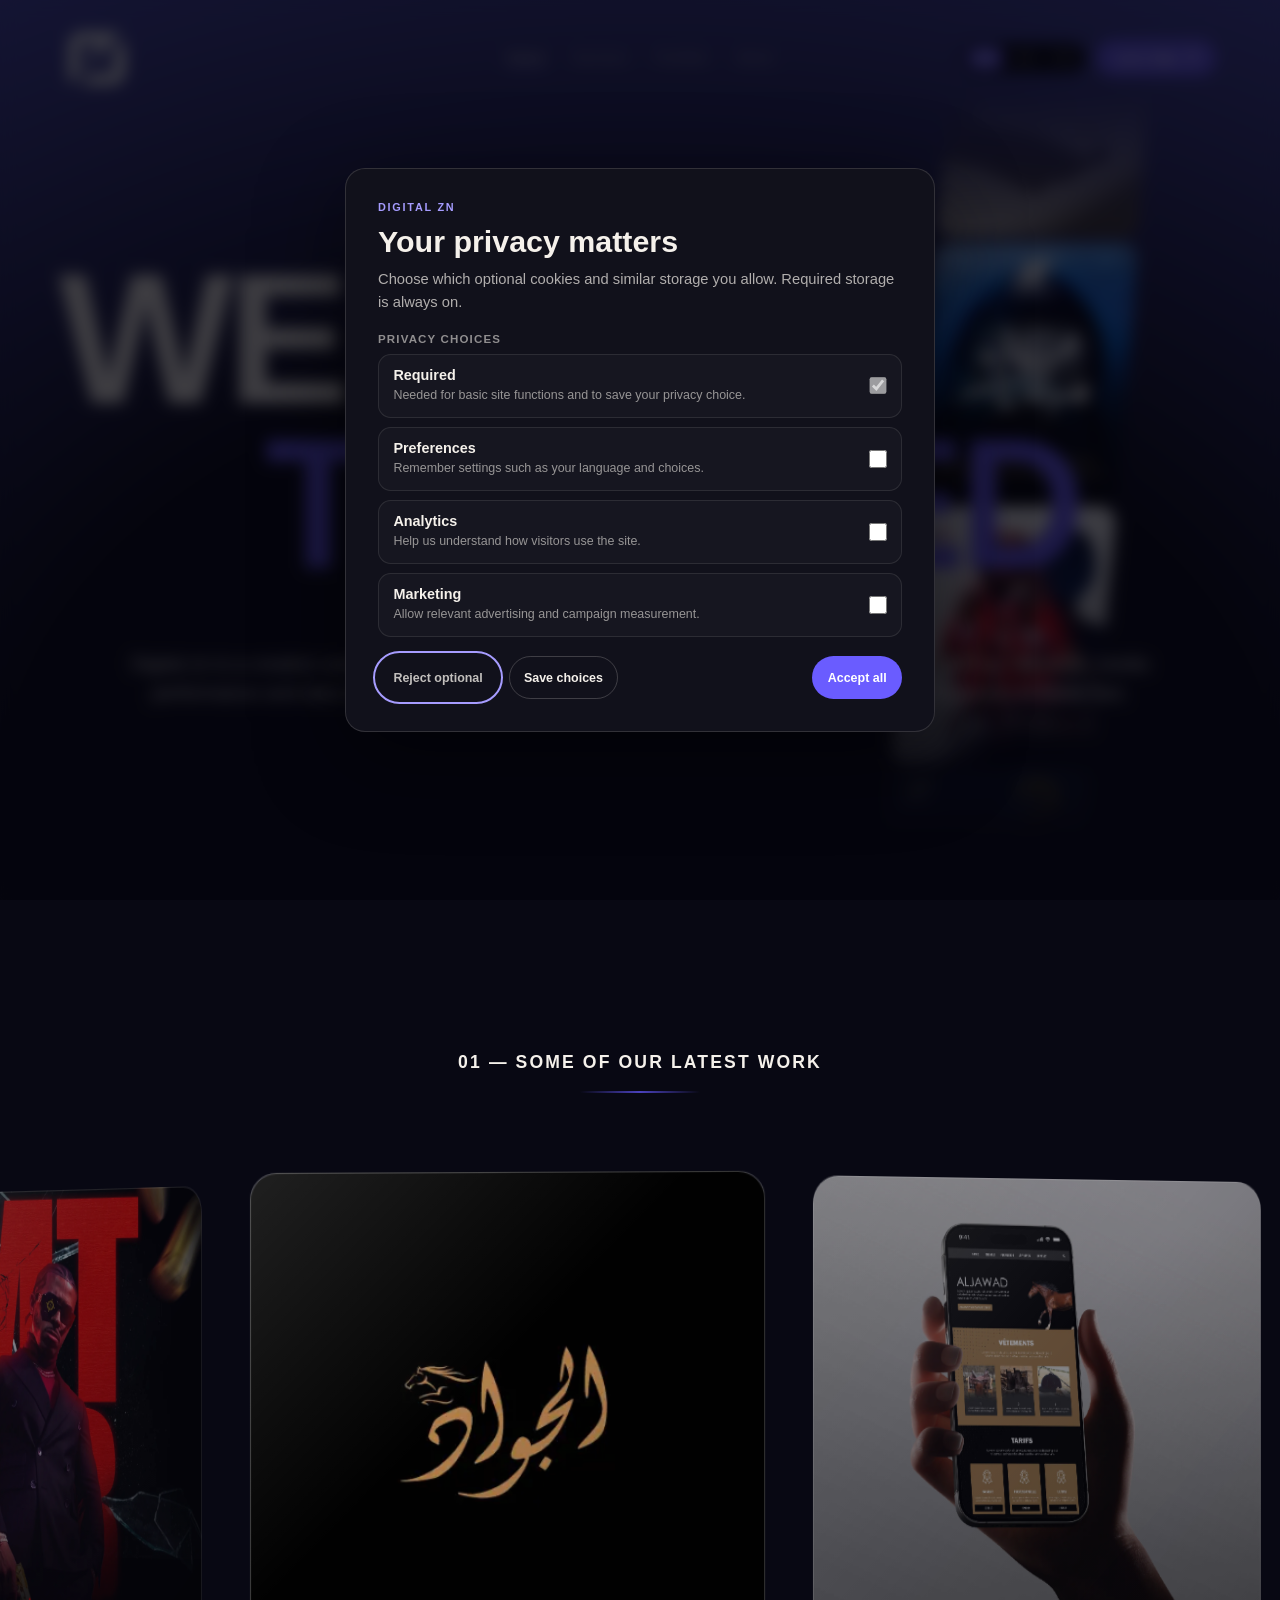
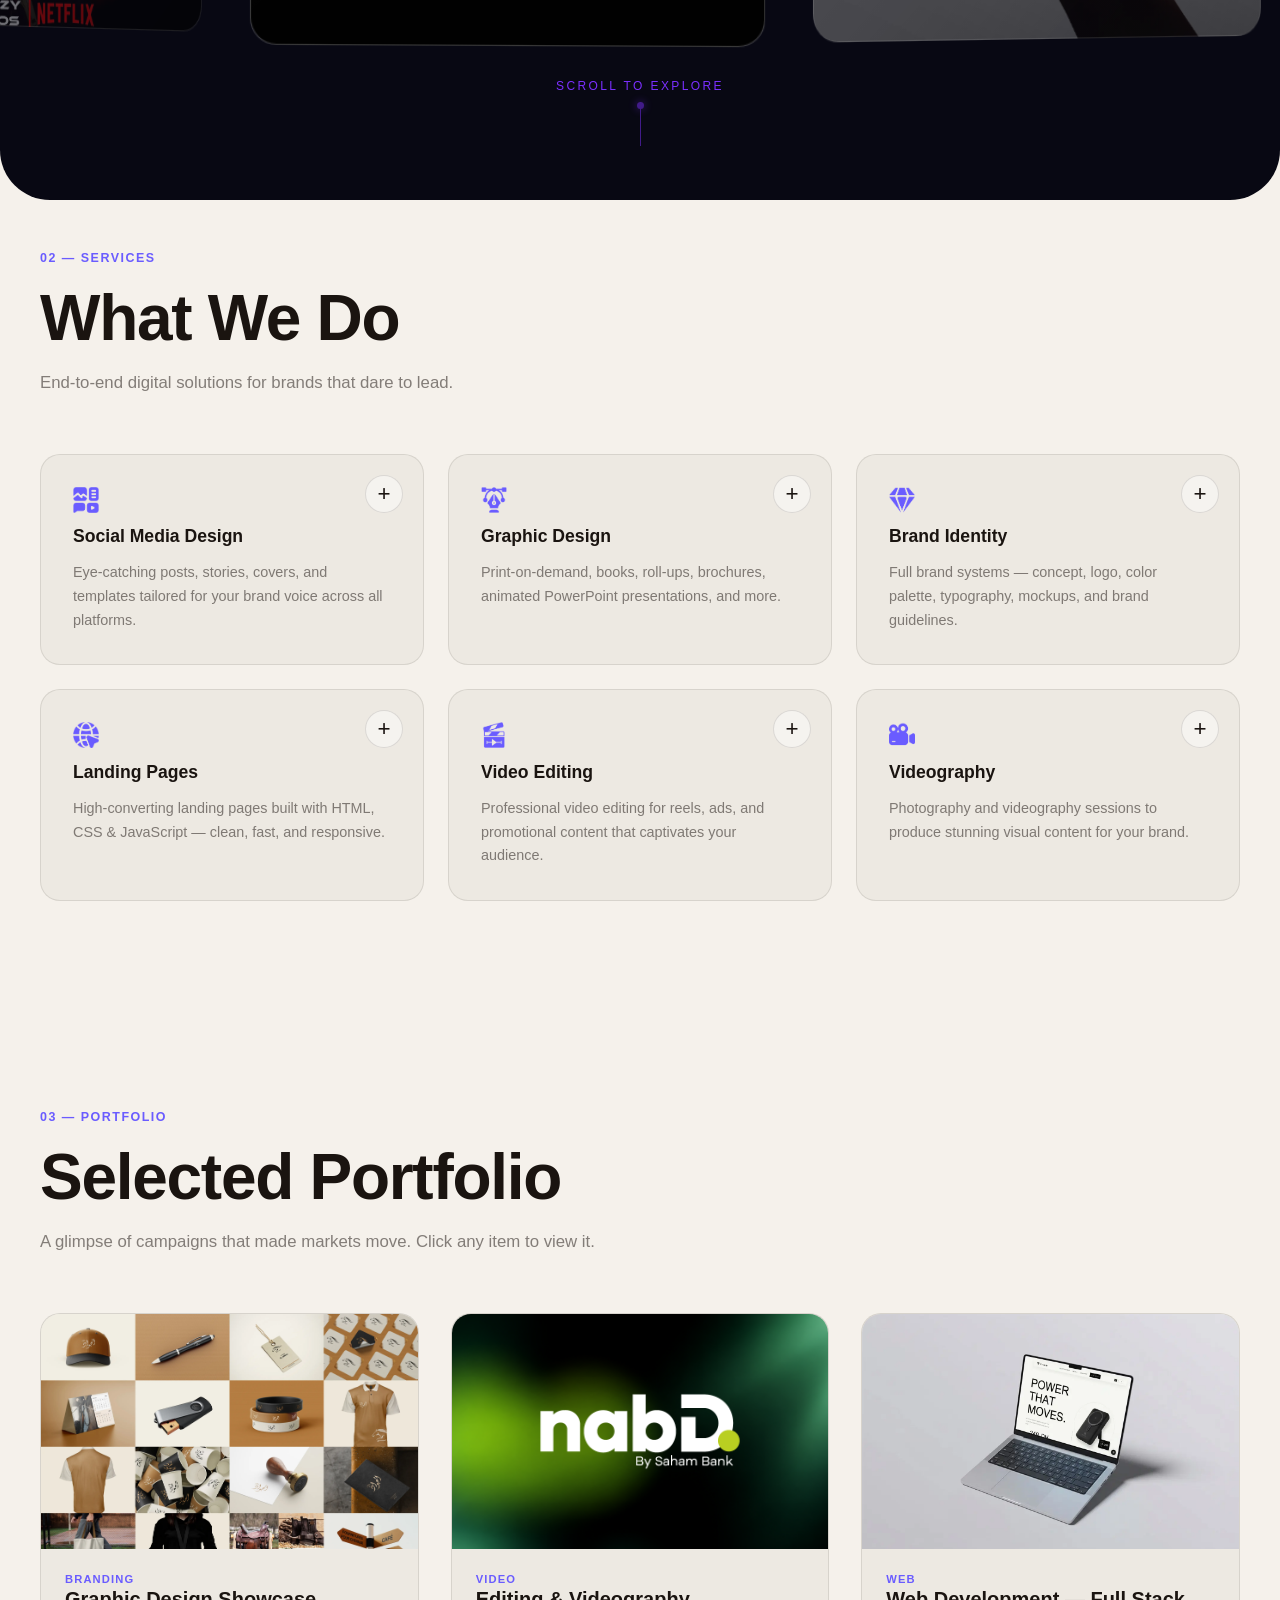
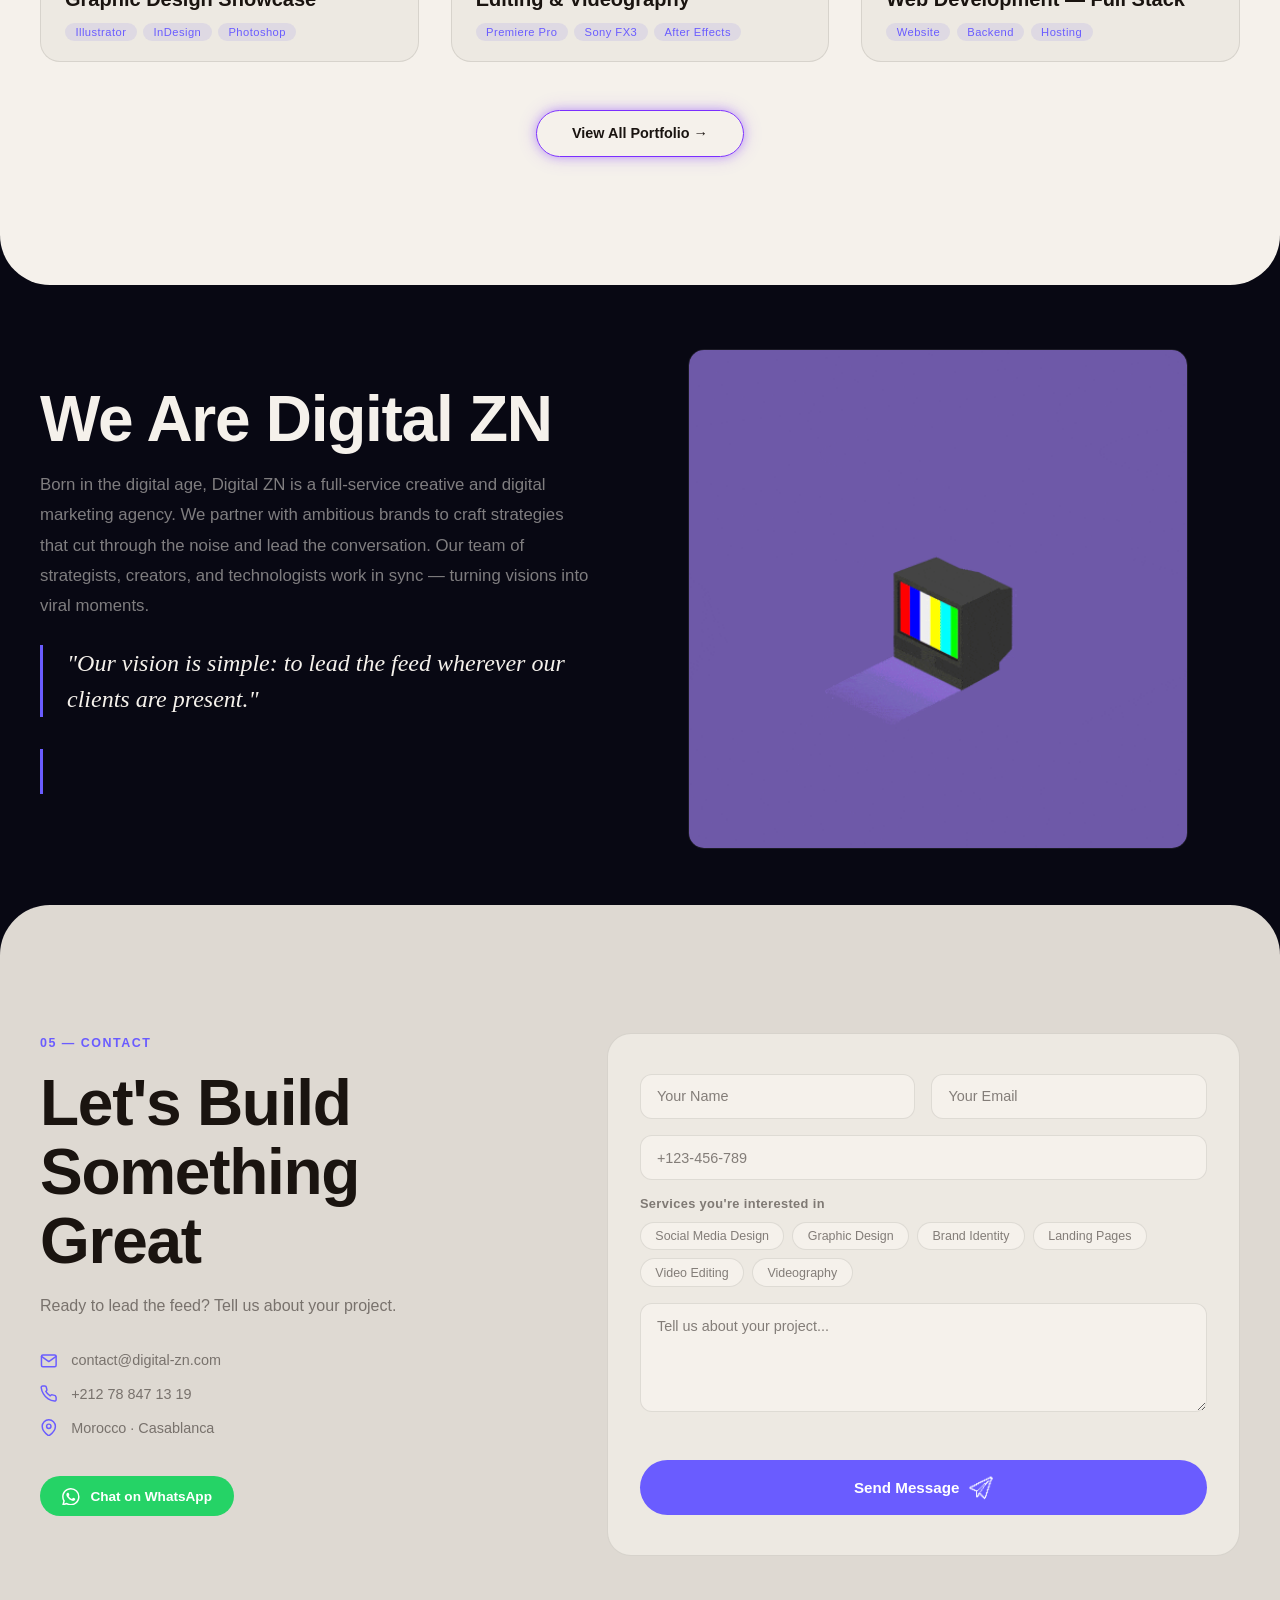
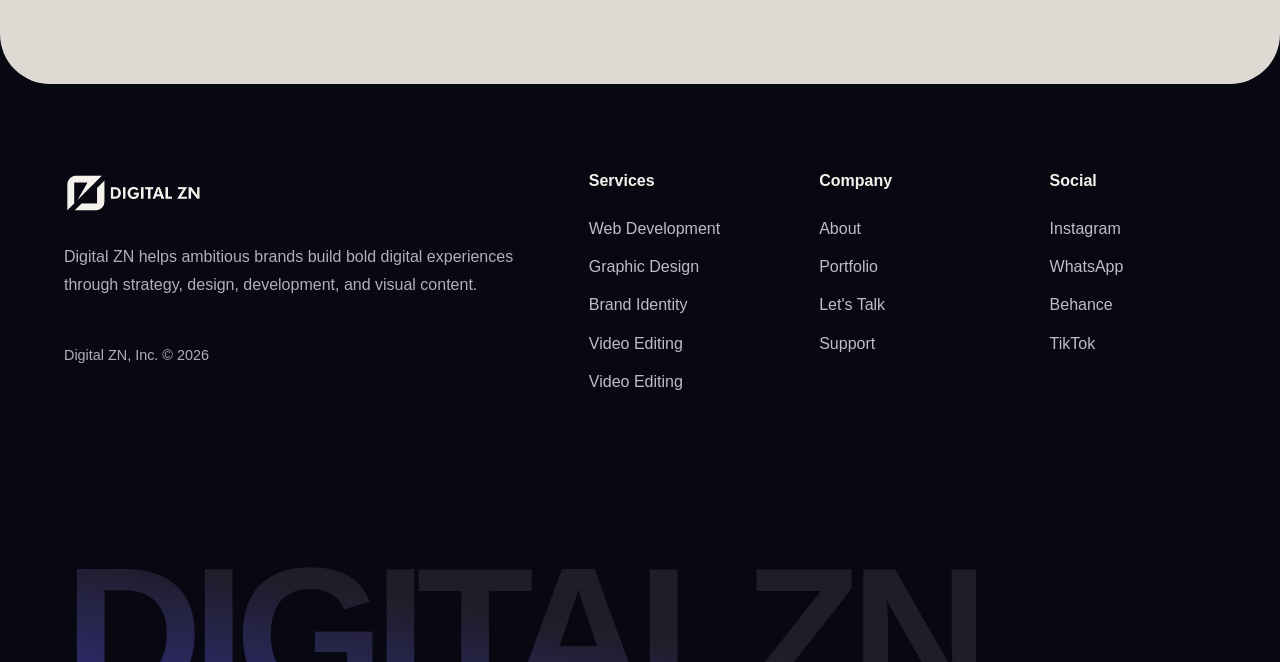
==== commit 1d45d7ec: "lhfdk" ====
--- a/index.html
+++ b/index.html
@@ -655,6 +655,72 @@
 
 </div>
 </div>
+<!-- COOKIE CONSENT -->
+<div
+  class="cookie-consent"
+  id="cookieConsent"
+  role="dialog"
+  aria-modal="true"
+  aria-labelledby="cookieConsentTitle"
+  aria-describedby="cookieConsentDescription"
+  hidden
+>
+  <div class="cookie-consent-backdrop" aria-hidden="true"></div>
+  <section class="cookie-consent-panel">
+    <span class="cookie-consent-eyebrow">DIGITAL ZN</span>
+    <h2 id="cookieConsentTitle" data-i18n="cookie_title">Your privacy matters</h2>
+    <p id="cookieConsentDescription" data-i18n="cookie_description">
+      Choose which optional cookies and similar storage you allow. Required storage is always on.
+    </p>
+
+    <fieldset class="cookie-consent-options">
+      <legend class="cookie-consent-legend" data-i18n="cookie_options">Privacy choices</legend>
+      <label class="cookie-consent-option" for="cookieNecessary">
+        <span class="cookie-consent-option-copy">
+          <span class="cookie-consent-option-title" data-i18n="cookie_necessary">Required</span>
+          <span class="cookie-consent-option-description" data-i18n="cookie_necessary_desc">Needed for basic site functions and to save your privacy choice.</span>
+        </span>
+        <input id="cookieNecessary" type="checkbox" checked disabled>
+      </label>
+      <label class="cookie-consent-option" for="cookiePreferences">
+        <span class="cookie-consent-option-copy">
+          <span class="cookie-consent-option-title" data-i18n="cookie_preferences">Preferences</span>
+          <span class="cookie-consent-option-description" data-i18n="cookie_preferences_desc">Remember settings such as your language and choices.</span>
+        </span>
+        <input id="cookiePreferences" type="checkbox">
+      </label>
+      <label class="cookie-consent-option" for="cookieAnalytics">
+        <span class="cookie-consent-option-copy">
+          <span class="cookie-consent-option-title" data-i18n="cookie_analytics">Analytics</span>
+          <span class="cookie-consent-option-description" data-i18n="cookie_analytics_desc">Help us understand how visitors use the site.</span>
+        </span>
+        <input id="cookieAnalytics" type="checkbox">
+      </label>
+      <label class="cookie-consent-option" for="cookieMarketing">
+        <span class="cookie-consent-option-copy">
+          <span class="cookie-consent-option-title" data-i18n="cookie_marketing">Marketing</span>
+          <span class="cookie-consent-option-description" data-i18n="cookie_marketing_desc">Allow relevant advertising and campaign measurement.</span>
+        </span>
+        <input id="cookieMarketing" type="checkbox">
+      </label>
+    </fieldset>
+
+    <div class="cookie-consent-actions">
+      <button id="cookieRejectAll" class="cookie-button cookie-button--quiet" type="button" data-i18n="cookie_reject">Reject optional</button>
+      <button id="cookieSaveChoices" class="cookie-button cookie-button--outline" type="button" data-i18n="cookie_save">Save choices</button>
+      <button id="cookieAcceptAll" class="cookie-button cookie-button--primary" type="button" data-i18n="cookie_accept">Accept all</button>
+    </div>
+  </section>
+</div>
+<button
+  class="cookie-settings-trigger"
+  id="cookieSettingsTrigger"
+  type="button"
+  data-i18n="cookie_settings"
+  hidden
+>
+  Cookie settings
+</button>
 </body>
 
 </html>
--- a/style.css
+++ b/style.css
@@ -1094,6 +1094,261 @@
 
 }
 
+/* ============================================
+   COOKIE CONSENT
+============================================ */
+.cookie-consent[hidden],
+.cookie-settings-trigger[hidden] {
+  display: none !important;
+}
+
+.cookie-consent {
+  position: fixed;
+  inset: 0;
+  z-index: 10001;
+  display: grid;
+  place-items: center;
+  padding: 1rem;
+  color: #f5f1eb;
+}
+
+.cookie-consent-backdrop {
+  position: absolute;
+  inset: 0;
+  background: rgba(5, 5, 12, 0.76);
+  backdrop-filter: blur(8px);
+  -webkit-backdrop-filter: blur(8px);
+}
+
+.cookie-consent-panel {
+  position: relative;
+  width: min(100%, 590px);
+  max-height: min(90vh, 760px);
+  overflow-y: auto;
+  padding: clamp(1.35rem, 4vw, 2rem);
+  border: 1px solid rgba(245, 241, 235, 0.14);
+  border-radius: 1.25rem;
+  background: #11111b;
+  box-shadow: 0 24px 90px rgba(0, 0, 0, 0.48);
+  animation: cookiePanelIn 0.28s ease-out both;
+}
+
+.cookie-consent-eyebrow {
+  display: block;
+  margin-bottom: 0.7rem;
+  color: #a69cff;
+  font-size: 0.68rem;
+  font-weight: 700;
+  letter-spacing: 0.16em;
+}
+
+.cookie-consent-panel h2 {
+  margin: 0 0 0.55rem;
+  color: #f5f1eb;
+  font-size: clamp(1.45rem, 4vw, 1.9rem);
+  line-height: 1.15;
+}
+
+.cookie-consent-panel > p {
+  margin: 0 0 1.2rem;
+  color: rgba(245, 241, 235, 0.7);
+  font-size: 0.92rem;
+  line-height: 1.55;
+}
+
+.cookie-consent-options {
+  display: grid;
+  gap: 0.55rem;
+  min-width: 0;
+  margin: 0;
+  padding: 0;
+  border: 0;
+}
+
+.cookie-consent-legend {
+  margin-bottom: 0.55rem;
+  color: rgba(245, 241, 235, 0.56);
+  font-size: 0.72rem;
+  font-weight: 700;
+  letter-spacing: 0.1em;
+  text-transform: uppercase;
+}
+
+.cookie-consent-option {
+  display: flex;
+  align-items: center;
+  justify-content: space-between;
+  gap: 1rem;
+  padding: 0.8rem 0.9rem;
+  border: 1px solid rgba(245, 241, 235, 0.1);
+  border-radius: 0.8rem;
+  background: rgba(255, 255, 255, 0.025);
+  cursor: pointer;
+}
+
+.cookie-consent-option-copy {
+  display: grid;
+  gap: 0.2rem;
+}
+
+.cookie-consent-option-title {
+  color: #f5f1eb;
+  font-size: 0.9rem;
+  font-weight: 600;
+}
+
+.cookie-consent-option-description {
+  color: rgba(245, 241, 235, 0.58);
+  font-size: 0.78rem;
+  line-height: 1.4;
+}
+
+.cookie-consent-option input {
+  width: 1.1rem;
+  height: 1.1rem;
+  flex: 0 0 auto;
+  accent-color: #6a5cff;
+  cursor: pointer;
+}
+
+.cookie-consent-option input:disabled {
+  cursor: not-allowed;
+}
+
+.cookie-consent-actions {
+  display: flex;
+  flex-wrap: wrap;
+  gap: 0.65rem;
+  margin-top: 1.2rem;
+}
+
+.cookie-button {
+  min-height: 2.7rem;
+  padding: 0.65rem 0.9rem;
+  border: 1px solid transparent;
+  border-radius: 999px;
+  font: inherit;
+  font-size: 0.78rem;
+  font-weight: 650;
+  transition: background 0.2s ease, border-color 0.2s ease, transform 0.2s ease;
+}
+
+.cookie-button:hover {
+  transform: translateY(-1px);
+}
+
+.cookie-button--quiet {
+  color: rgba(245, 241, 235, 0.78);
+  background: transparent;
+}
+
+.cookie-button--quiet:hover {
+  color: #fff;
+  background: rgba(255, 255, 255, 0.07);
+}
+
+.cookie-button--outline {
+  color: #f5f1eb;
+  border-color: rgba(245, 241, 235, 0.2);
+  background: transparent;
+}
+
+.cookie-button--outline:hover {
+  border-color: rgba(245, 241, 235, 0.42);
+  background: rgba(255, 255, 255, 0.06);
+}
+
+.cookie-button--primary {
+  margin-inline-start: auto;
+  color: #fff;
+  background: #6a5cff;
+}
+
+.cookie-button--primary:hover {
+  background: #7b6ff0;
+}
+
+.cookie-settings-trigger {
+  position: fixed;
+  inset-inline-end: 1rem;
+  inset-block-end: 1rem;
+  z-index: 9998;
+  padding: 0.65rem 0.9rem;
+  border: 1px solid rgba(245, 241, 235, 0.22);
+  border-radius: 999px;
+  color: #f5f1eb;
+  background: #11111b;
+  box-shadow: 0 8px 28px rgba(0, 0, 0, 0.25);
+  font: inherit;
+  font-size: 0.75rem;
+}
+
+.cookie-settings-trigger:hover {
+  border-color: #7b6ff0;
+}
+
+.cookie-consent-open {
+  overflow: hidden;
+}
+
+.cookie-consent :focus-visible,
+.cookie-settings-trigger:focus-visible {
+  outline: 2px solid #a69cff;
+  outline-offset: 3px;
+}
+
+[dir="rtl"] .cookie-consent-panel {
+  text-align: right;
+}
+
+[dir="rtl"] .cookie-button--primary {
+  margin-inline-start: 0;
+  margin-inline-end: auto;
+}
+
+@keyframes cookiePanelIn {
+  from { opacity: 0; transform: translateY(12px) scale(0.99); }
+  to { opacity: 1; transform: translateY(0) scale(1); }
+}
+
+@media (max-width: 520px) {
+  .cookie-consent {
+    align-items: end;
+    padding: 0.65rem;
+  }
+
+  .cookie-consent-panel {
+    max-height: 92vh;
+    padding: 1.2rem;
+    border-radius: 1rem;
+  }
+
+  .cookie-consent-actions {
+    display: grid;
+    grid-template-columns: 1fr 1fr;
+  }
+
+  .cookie-button {
+    width: 100%;
+    padding-inline: 0.55rem;
+    font-size: 0.72rem;
+  }
+
+  .cookie-button--primary {
+    grid-column: 1 / -1;
+    grid-row: 1;
+    margin-inline-start: 0;
+  }
+}
+
+@media (prefers-reduced-motion: reduce) {
+  .cookie-consent-panel,
+  .cookie-button {
+    animation: none;
+    transition: none;
+  }
+}
+
 .service-dialog.open .service-dialog-backdrop {
   opacity: 1;
 
